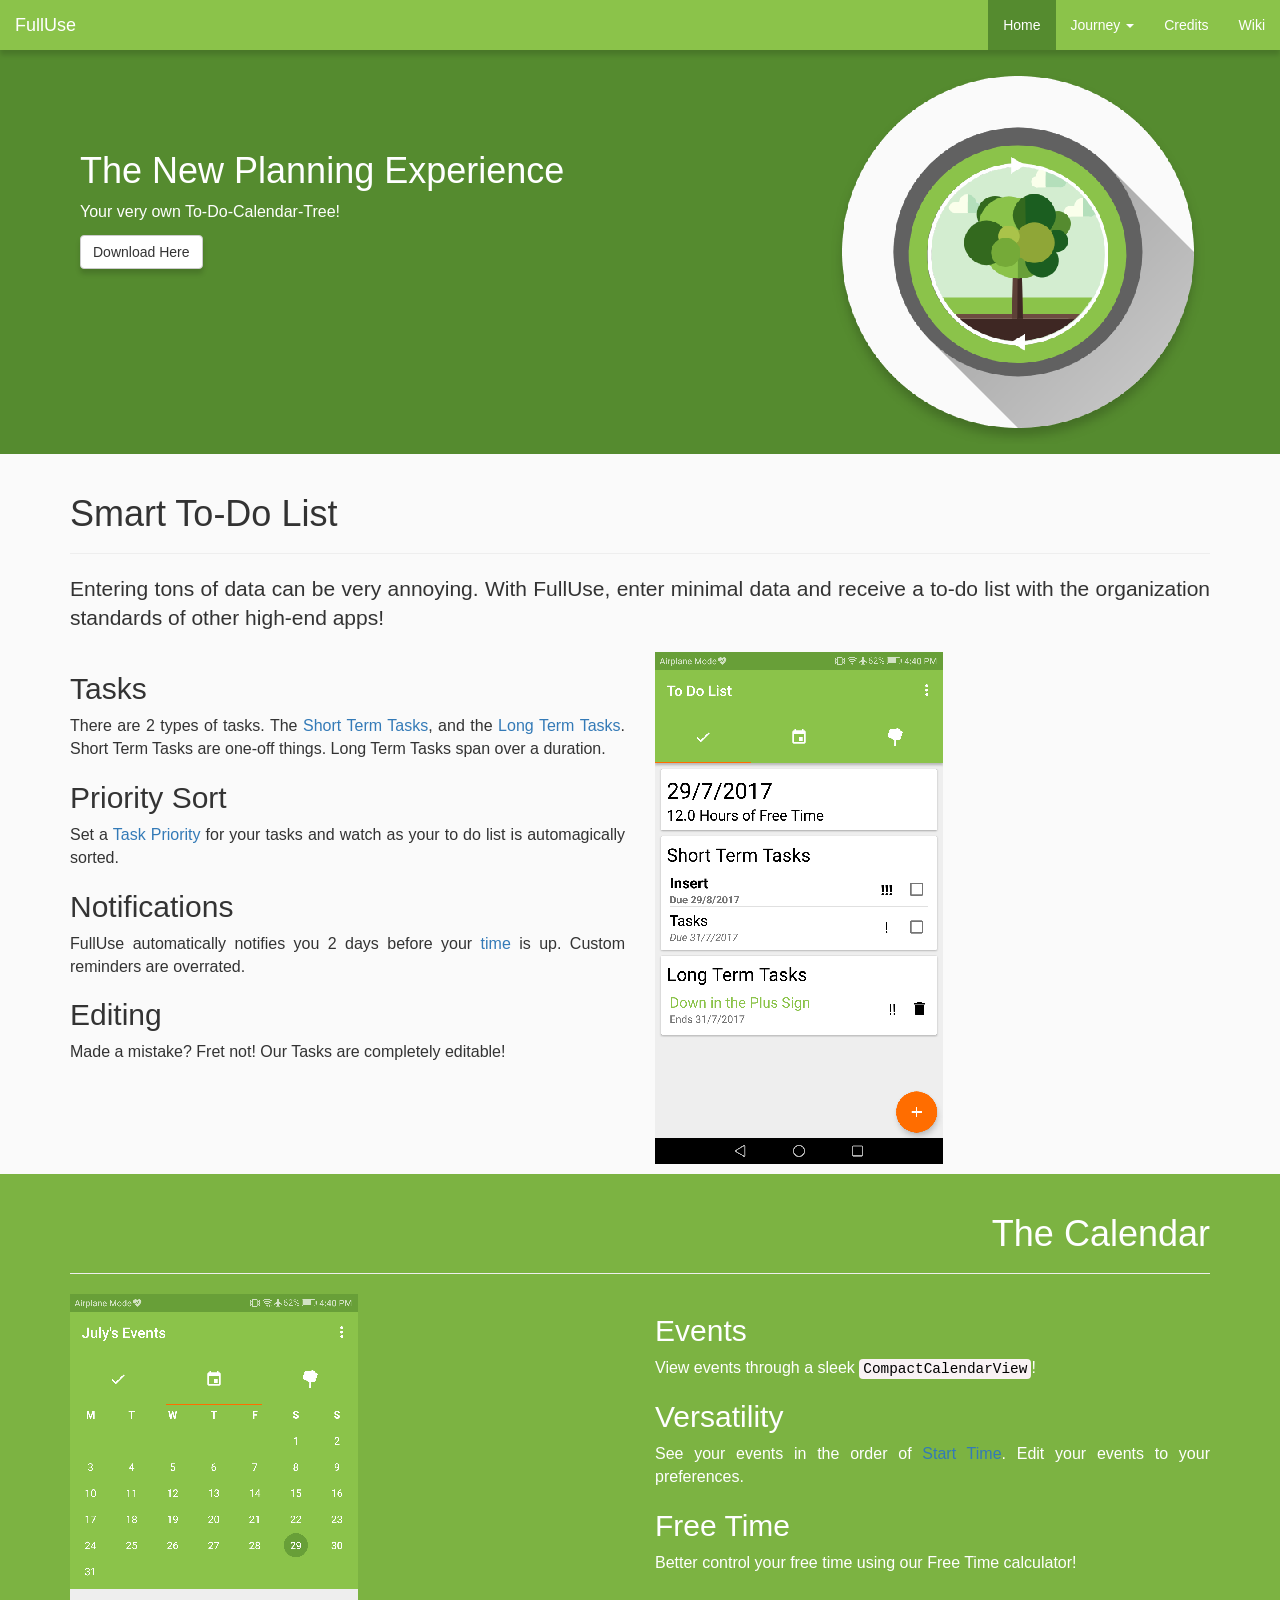
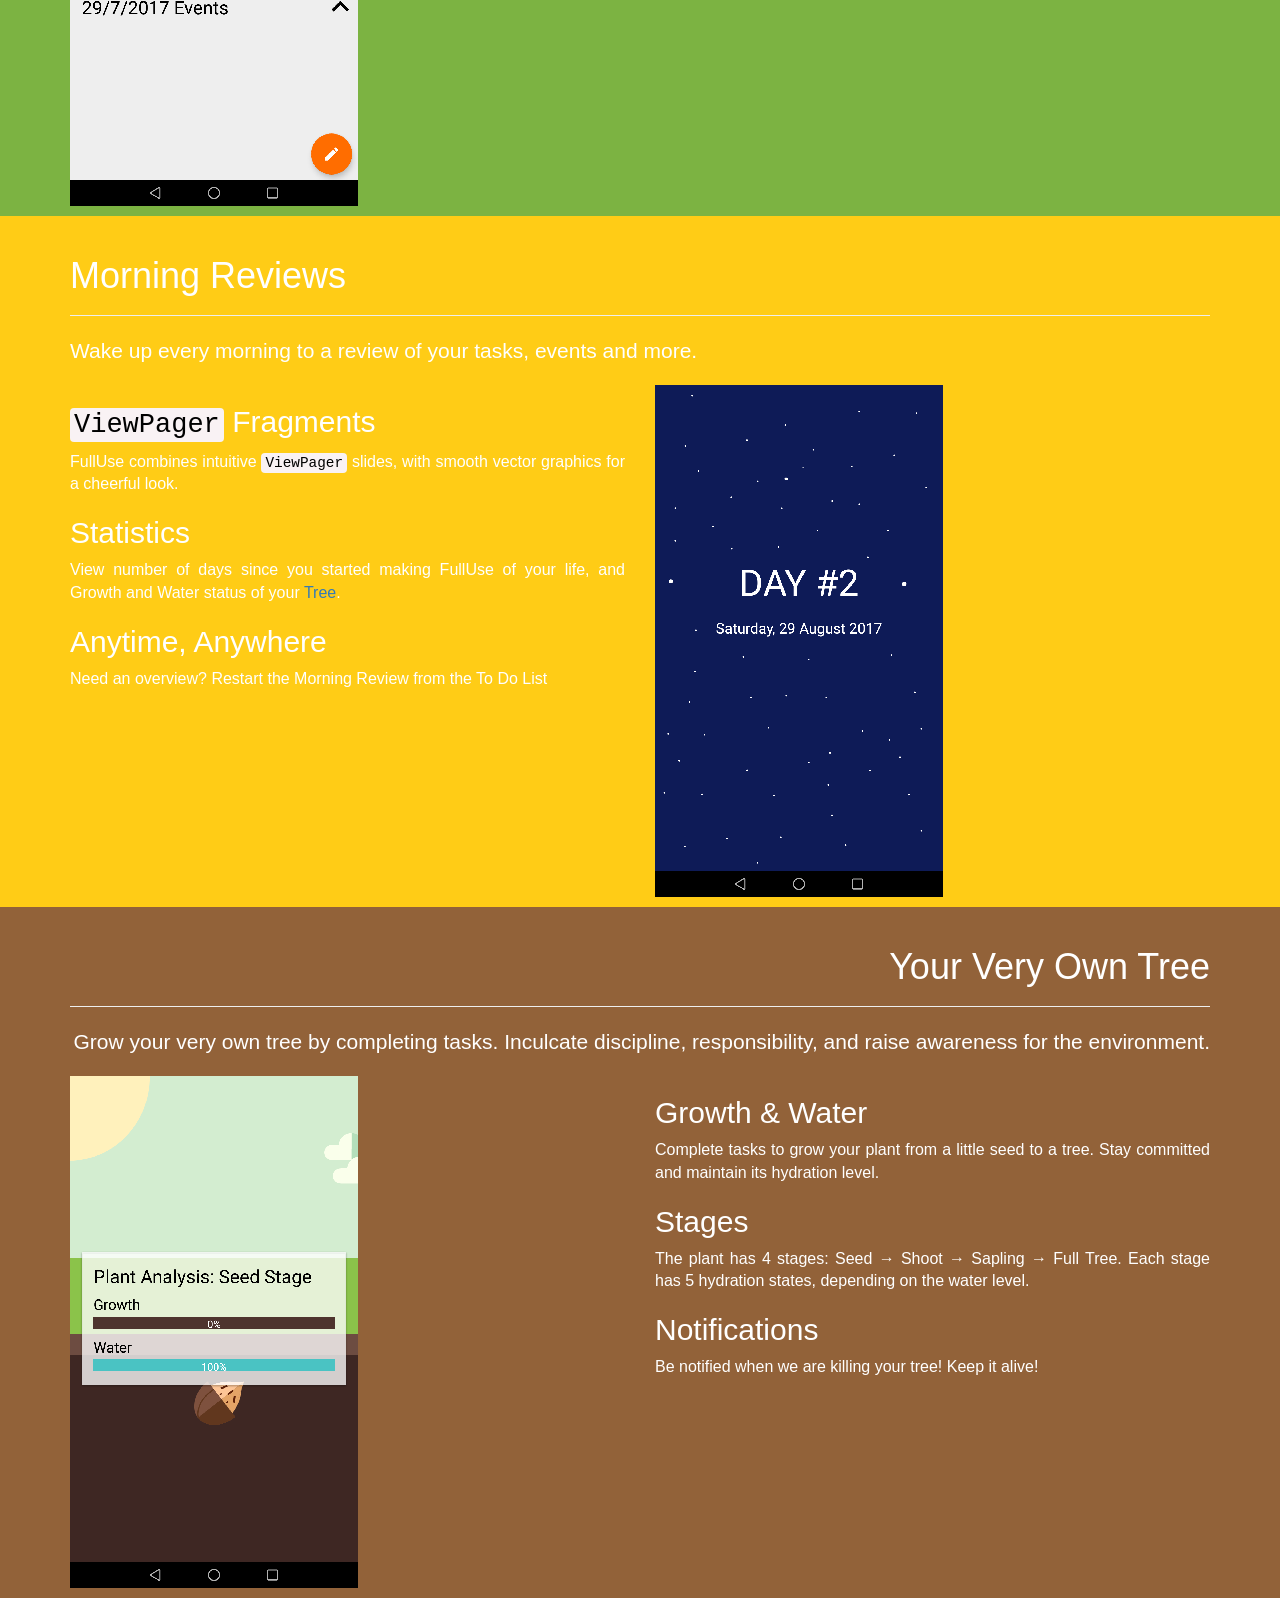
==== index.html @ 034529da "edited insert image" ====
<!DOCTYPE html>
<html lang="en">
<head>
	<title>FullUse</title>
	<meta charset="utf-8">
	<meta name="viewport" content="width=device-width, initial-scale=1">
	<link rel="stylesheet" type="text/css" href="css/main.css">
	<link rel="stylesheet" href="https://maxcdn.bootstrapcdn.com/bootstrap/3.3.7/css/bootstrap.min.css">
	<link rel="stylesheet" href="css/download-banner.css">
	<link rel="stylesheet" type="text/css" href="css/parallax.css">
	<link rel="stylesheet" type="text/css" href="css/navbar.css">
	<script src="https://ajax.googleapis.com/ajax/libs/jquery/3.2.1/jquery.min.js"></script>
	<script src="https://maxcdn.bootstrapcdn.com/bootstrap/3.3.7/js/bootstrap.min.js"></script>
</head>
<body>
	<!-- Navigation Bar -->
	<nav class="navbar navbar-inverse navbar-fixed-top">
		<div class="container-fluid">
			<div class="navbar-header">
				<button type="button" class="navbar-toggle" data-toggle="collapse" data-target="#mainNav">
			        <span class="icon-bar"></span>
			        <span class="icon-bar"></span>
			        <span class="icon-bar"></span> 
			     </button>
				<a class="navbar-brand" href="index.html">FullUse</a>
			</div>
			<div class="collapse navbar-collapse" id="mainNav">
				<ul class="nav navbar-nav navbar-right">
					<li class="active"><a href="index.html">Home</a></li>
	      			<li class="dropdown">
	      				<a class="dropdown-toggle" data-toggle="dropdown" href="#">Journey <span class="caret"/></a>
	      				<ul class="dropdown-menu">
				          	<li><a href="#">Changelog</a></li>
				          	<li><a href="#">Gallery</a></li>
				          	<li><a href="#">Evaluations</a></li>
	      				</ul>
	      			</li>
	      			<li><a href="#">Credits</a></li>
	      			<li><a href="#">Wiki</a></li>
				</ul>
			</div>
		</div>
	</nav>
	<!-- Download Banner -->
	<div class="container-fluid download-banner">
		<div class="container">
			<div class="media">
				<div class="media-body">
					<h1 class="media-heading">The New Planning Experience</h1>
					<p>Your very own To-Do-Calendar-Tree!</p>
					<button type="button" class="btn btn-default">Download Here</button>
				</div>
				<div class="media-right">
					<img src="img/ic_launcher.png" class="media-object" style="width: 30vw;"/>
				</div>
			</div>
		</div>
	</div>
	<div class="container-fluid">
		<div class="container home-section">
			<div class="page-header">
				<h1>Smart To-Do List</h1>
			</div>
			<p class="lead text-justify">Entering tons of data can be very annoying. With FullUse, enter minimal data and receive a to-do list with the organization standards of other high-end apps!</p>
			<div class="row">
				<div class="col-xs-12 col-sm-6">
					<!-- Tasks Information -->
					<h2>Tasks</h2>
					<p class="text-justify">There are 2 types of tasks. The <a href="wiki.html#STT">Short Term Tasks</a>, and the <a href="wiki.html#LTT">Long Term Tasks</a>.
					Short Term Tasks are one-off things. Long Term Tasks span over a duration.</p>
					<!-- Priority Sort Brief Information -->
					<h2>Priority Sort</h2>
					<p class="text-justify">Set a <a href="wiki.html#PRIORITY">Task Priority</a> for your tasks and watch as your to do list is automagically sorted.</p>
					<!-- Notification Brief Information -->
					<h2>Notifications</h2>
					<p class="text-justify">FullUse automatically notifies you 2 days before your <a href="wiki.html#STTDUEDATE">time</a> is up. Custom reminders are overrated. </p>
					<!-- Editing Brief Information -->
					<h2>Editing</h2>
					<p class="text-justify">Made a mistake? Fret not! Our Tasks are completely editable!</p>
				</div>
				<div class="col-xs-12 col-sm-6 pull-right">
					<img src="img/tasks.png" style="width: 22.5vw; height:40vw;"/>
				</div>
			</div>
		</div>
	</div>
	<div class="container-fluid" style="background-color: #7CB342; color: #FFF;">
		<div class="container home-section">
			<div class="page-header page-header-right">
				<h1>The Calendar</h1>
			</div>
			<div class="row">
				<div class="col-xs-12 col-sm-6">
					<img src="img/calendar.png" style="width: 22.5vw; height:40vw;"/>
				</div>
				<div class="col-xs-12 col-sm-6">
					<!-- Events Information -->
					<h2>Events</h2>
					<p class="text-justify">View events through a sleek <a href="credits.html#CCV"><code>CompactCalendarView</code></a>!</p>
					<h2>Versatility</h2>
					<p class="text-justify">See your events in the order of <a href="wiki.html/#EVENTSTARTTIME">Start Time</a>. Edit your events to your preferences.</p>
					<!-- Free Time Brief Information -->
					<h2>Free Time</h2>
					<p class="text-justify">Better control your free time using our Free Time calculator!</p>
				</div>
			</div>
		</div>
	</div>
	<div class="container-fluid" style="background-color: #ffcc16; color: #FFF;">
		<div class="container home-section">
			<div class="page-header">
				<h1>Morning Reviews</h1>
			</div>
			<p class="lead text-justify">Wake up every morning to a review of your tasks, events and more.</p>
			<div class="row">
				<div class="col-xs-12 col-sm-6">
					<!-- Events Information -->
					<h2><code>ViewPager</code> Fragments</h2>
					<p class="text-justify">FullUse combines intuitive <code>ViewPager</code> slides, with smooth vector graphics for a cheerful look.</p>
					<h2>Statistics</h2>
					<p class="text-justify">View number of days since you started making FullUse of your life, and Growth and Water status of your <a href="wiki.html#TREE">Tree</a>.</p>
					<!-- Free Time Brief Information -->
					<h2>Anytime, Anywhere</h2>
					<p class="text-justify">Need an overview? Restart the Morning Review from the To Do List</p>
				</div>
				<div class="col-xs-12 col-sm-6 pull-right">
					<img src="img/morning review.png" style="width: 22.5vw; height:40vw;"/>
				</div>
			</div>
		</div>
	</div>
	<div class="container-fluid" style="background-color: #926239; color: #FFF;">
		<div class="container home-section">
			<div class="page-header page-header-right">
				<h1>Your Very Own Tree</h1>
			</div>
			<p class="lead text-justify p-right">Grow your very own tree by completing tasks. Inculcate discipline, responsibility, and raise awareness for the environment.</p>
			<div class="row">
				<div class="col-xs-12 col-sm-6"><img src="img/Tree Analysis.png" style="width: 22.5vw; height:40vw;"></div>
				<div class="col-xs-12 col-sm-6">
					<h2>Growth &amp; Water</h2>
					<p class="text-justify">Complete tasks to grow your plant from a little seed to a tree. Stay committed and maintain its hydration level.</p>
					<h2>Stages</h2>
					<p class="text-justify">The plant has 4 stages: Seed &rarr; Shoot &rarr; Sapling &rarr; Full Tree. Each stage has 5 hydration states, depending on the water level.</p>
					<h2>Notifications</h2>
					<p class="text-justify">Be notified when we are killing your tree! Keep it alive!</p>
				</div>
			</div>
		</div>
	</div>
</body>
</html>
---- css/main.css ----
/*General Definitions*/

body {
	background-color: #FAFAFA !important;
}

/*Images*/

img {
	image-rendering: auto;
  	image-rendering: crisp-edges;
  	image-rendering: pixelated;
}

/*paragraph*/

p {
	font-size: 16px;
}

code {
	color: #000000 !important;
	text-decoration-color: #000000 !important;
}

a{
	color:white;
}
.page-header-right {
	text-align: right;
}

.p-right {
	text-align: right !important;
}

.home-section {
	padding-bottom: 10px;
}
---- css/download-banner.css ----
/*Download Banner*/

.download-banner {
	height: 100;
	position: relative;
	margin-top: 50px;
	background-color: #558B2F;
	color: #FFF !important;
}

.media {
	padding-top: 10px !important;
	padding-bottom: 10px !important;
}

.media-heading {
	position: absolute;
	top: 30%;
	transform: translateY(-50%);
}

.media-body p {
	position: absolute;
	top: 40%;
	transform: translateY(-50%);
} 

.media-body button {
	position: absolute;
	top: 50%;
	transform: translateY(-50%);

	transition: 0.3s ease;
	box-shadow: 0px 5px 5px rgba(0,0,0,0.15);
}

.media-body button:hover {
	background-color: rgb(230,230,230);
	box-shadow: 0px 10px 10px rgba(0,0,0,0.15);
}

.media-body {
	padding: 10px !important;
}

@media screen and (max-width: 966px) {
	.media-heading {
		font-size: 26px;
	}
}

@media screen and (max-width: 720px) {
	.download-banner .container {
		padding-top: 25px !important;
	}

	.media, .media-body {
		overflow: visible !important;
	}

	.media-heading {
		position: static;
		font-size: 21px;
	}

	.media-body p {
		padding-top: 10px;
		position: static;
	} 

	.media-body button {
		position: static;
		transition: 0.3s ease;
		box-shadow: 0px 5px 5px rgba(0,0,0,0.15);
	}

	.media-body button:hover {
		background-color: rgb(230,230,230);
		box-shadow: 0px 10px 10px rgba(0,0,0,0.15);
	}
}

@media screen and (max-width: 600px) {
	.media-right img {
		display: none;
	}
}

@media screen and (max-width: 414px) {

	.download-banner .container {
		padding-top: 20px !important;
	}

	.media, .media-body {
		overflow: visible !important;
	}

	.media-heading {
		position: static;
		font-size: 21px;
	}

	.media-body p {
		padding-top: 10px;
		position: static;
	} 

	.media-body button {
		position: static;
		transition: 0.3s ease;
		box-shadow: 0px 5px 5px rgba(0,0,0,0.15);
	}

	.media-body button:hover {
		background-color: rgb(230,230,230);
		box-shadow: 0px 10px 10px rgba(0,0,0,0.15);
	}

}
---- css/navbar.css ----
/*Navigation Bar*/

nav {
	border-radius: 0px !important;
	box-shadow: 0px 5px 5px rgba(0,0,0,0.15);
	margin-bottom: 0px !important;
	border: none !important;
	z-index: 3;
	background-color: #8BC34A !important;
}


ul.nav li a {
	color: #FFF !important;
}

@media screen and (max-width: 750px) {
	ul.dropdown-menu li a {
		color: #FFF !important;
	}
}

@media screen and (min-width: 751px) {
	ul.dropdown-menu li a {
		color: #212121 !important;
	}
}



ul.nav li.active a {
	background-color: #558B2F !important;
}

.navbar-header a.navbar-brand {
	color: #FFF !important;
}

.navbar-inverse .navbar-toggle {
	background-color: #558B2F !important;
	border-color: #558B2F !important;
}

.navbar-inverse .navbar-collapse, .navbar-form {
	border-color: #558B2F !important;
}

.navbar-nav>.open>a:hover, .navbar-inverse .navbar-nav>.open>a{
	background-color: #558B2F !important;
}
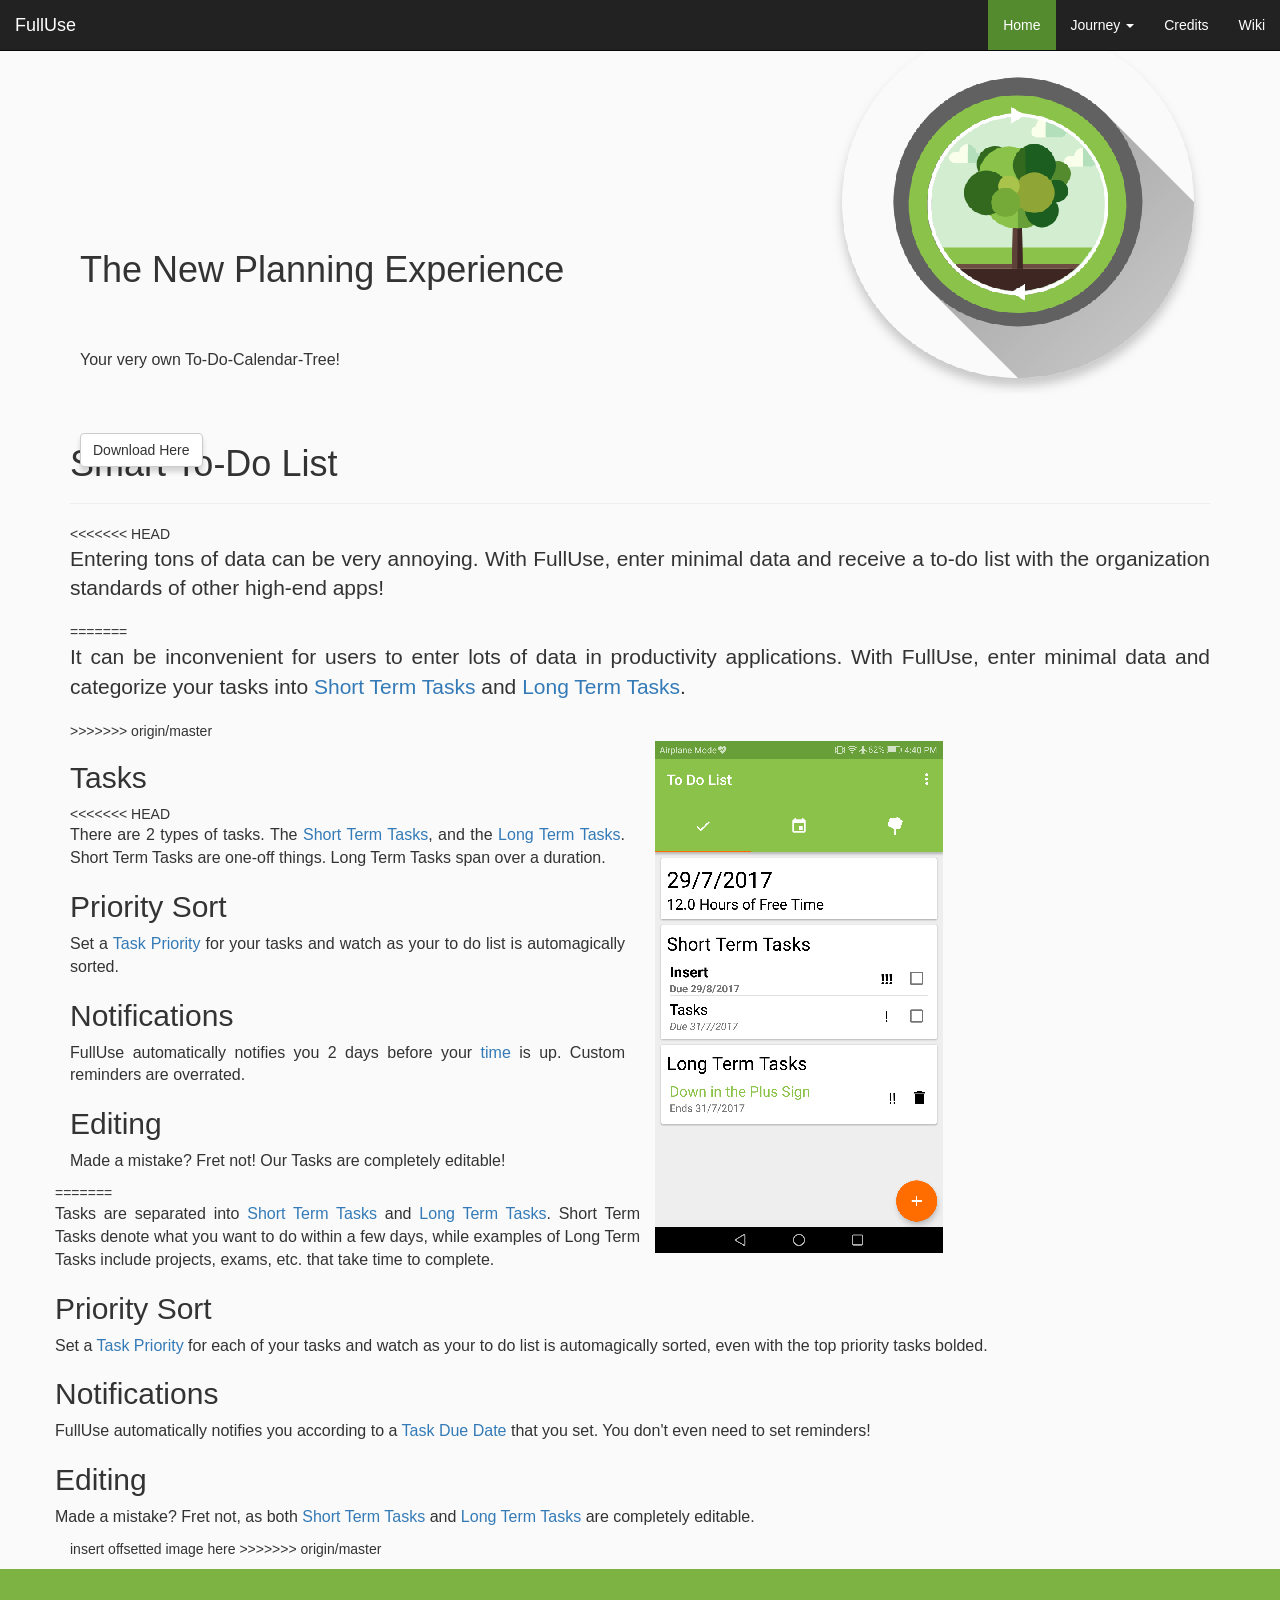
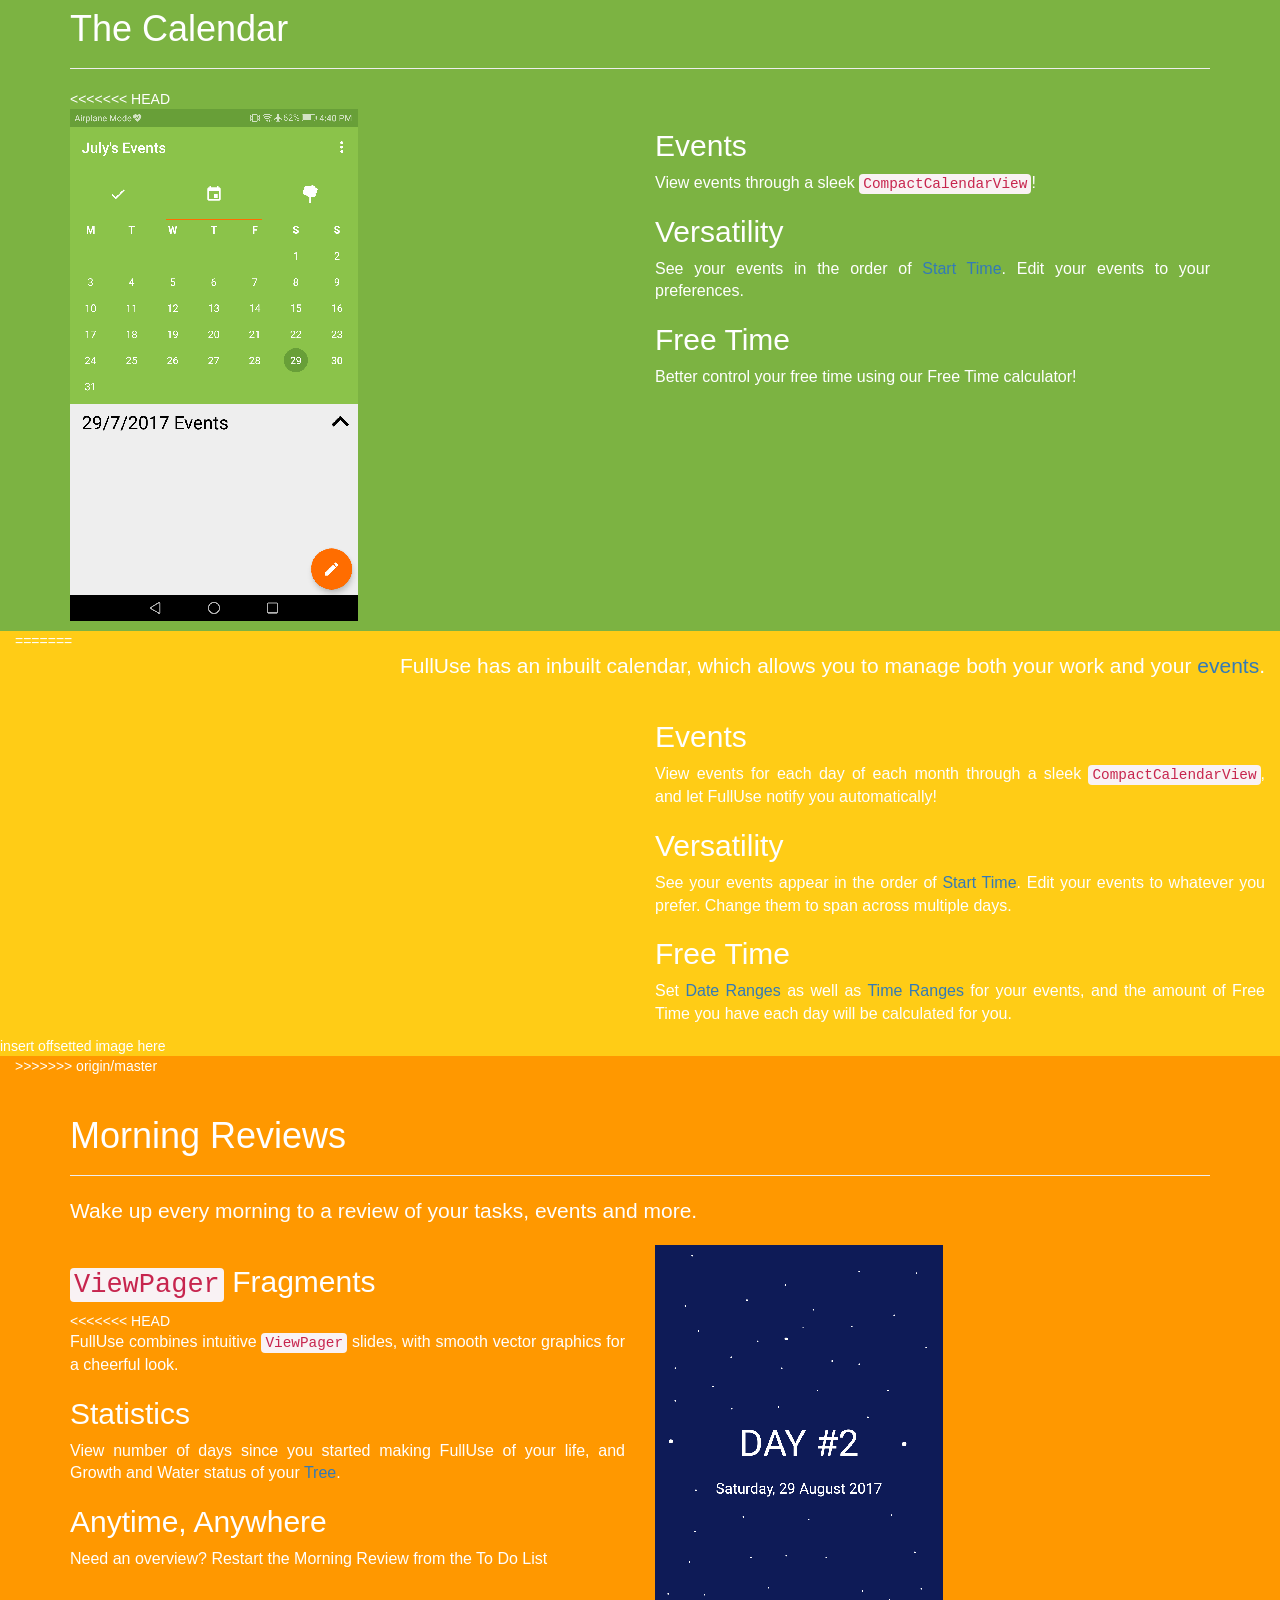
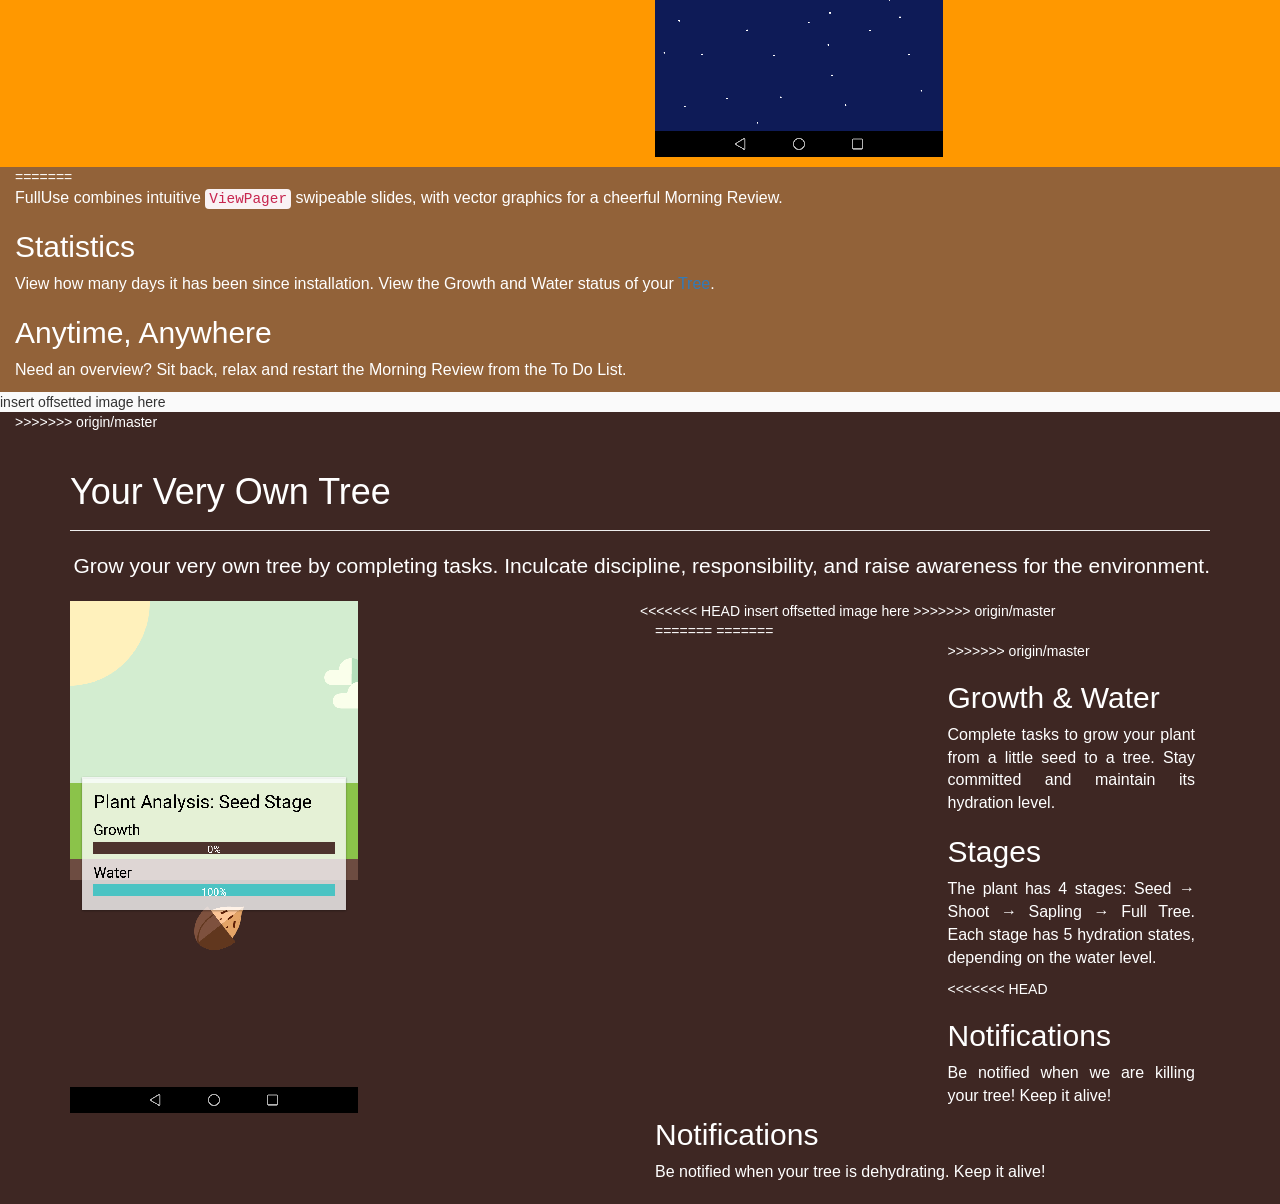
==== commit a7e4fcdf: "Merge remote-tracking branch 'origin/master' # Conflicts: #	css/download-banner.css #	css/main.css #" ====
--- a/index.html
+++ b/index.html
@@ -30,7 +30,11 @@
 	      			<li class="dropdown">
 	      				<a class="dropdown-toggle" data-toggle="dropdown" href="#">Journey <span class="caret"/></a>
 	      				<ul class="dropdown-menu">
+<<<<<<< HEAD
+				          	<li><a href="journey.html">Changelog</a></li>
+=======
 				          	<li><a href="#">Changelog</a></li>
+>>>>>>> origin/master
 				          	<li><a href="#">Gallery</a></li>
 				          	<li><a href="#">Evaluations</a></li>
 	      				</ul>
@@ -61,11 +65,16 @@
 			<div class="page-header">
 				<h1>Smart To-Do List</h1>
 			</div>
+<<<<<<< HEAD
 			<p class="lead text-justify">Entering tons of data can be very annoying. With FullUse, enter minimal data and receive a to-do list with the organization standards of other high-end apps!</p>
+=======
+			<p class="lead text-justify">It can be inconvenient for users to enter lots of data in productivity applications. With FullUse, enter minimal data and categorize your tasks into  <a href="wiki.html#STT">Short Term Tasks</a> and <a href="wiki.html#LTT">Long Term Tasks</a>.</p>
+>>>>>>> origin/master
 			<div class="row">
 				<div class="col-xs-12 col-sm-6">
 					<!-- Tasks Information -->
 					<h2>Tasks</h2>
+<<<<<<< HEAD
 					<p class="text-justify">There are 2 types of tasks. The <a href="wiki.html#STT">Short Term Tasks</a>, and the <a href="wiki.html#LTT">Long Term Tasks</a>.
 					Short Term Tasks are one-off things. Long Term Tasks span over a duration.</p>
 					<!-- Priority Sort Brief Information -->
@@ -81,6 +90,20 @@
 				<div class="col-xs-12 col-sm-6 pull-right">
 					<img src="img/tasks.png" style="width: 22.5vw; height:40vw;"/>
 				</div>
+=======
+					<p class="text-justify">Tasks are separated into <a href="wiki.html#STT">Short Term Tasks</a> and <a href="wiki.html#LTT">Long Term Tasks</a>. Short Term Tasks denote what you want to do within a few days, while examples of Long Term Tasks include projects, exams, etc. that take time to complete.</p>
+					<!-- Priority Sort Brief Information -->
+					<h2>Priority Sort</h2>
+					<p class="text-justify">Set a <a href="wiki.html#PRIORITY">Task Priority</a> for each of your tasks and watch as your to do list is automagically sorted, even with the top priority tasks bolded.</p>
+					<!-- Notification Brief Information -->
+					<h2>Notifications</h2>
+					<p class="text-justify">FullUse automatically notifies you according to a <a href="wiki.html#STTDUEDATE">Task Due Date</a> that you set. You don't even need to set reminders!</p>
+					<!-- Editing Brief Information -->
+					<h2>Editing</h2>
+					<p class="text-justify">Made a mistake? Fret not, as both <a href="wiki.html#STT">Short Term Tasks</a> and <a href="wiki.html#LTT">Long Term Tasks</a> are completely editable.</p>
+				</div>
+				insert offsetted image here
+>>>>>>> origin/master
 			</div>
 		</div>
 	</div>
@@ -89,6 +112,7 @@
 			<div class="page-header page-header-right">
 				<h1>The Calendar</h1>
 			</div>
+<<<<<<< HEAD
 			<div class="row">
 				<div class="col-xs-12 col-sm-6">
 					<img src="img/calendar.png" style="width: 22.5vw; height:40vw;"/>
@@ -107,6 +131,25 @@
 		</div>
 	</div>
 	<div class="container-fluid" style="background-color: #ffcc16; color: #FFF;">
+=======
+			<p class="lead text-justify p-right">FullUse has an inbuilt calendar, which allows you to manage both your work and your <a href="wiki.html#EVENTS">events</a>.</p>
+			<div class="row">
+				<div class="col-xs-12 col-sm-6 col-sm-offset-6">
+					<!-- Events Information -->
+					<h2>Events</h2>
+					<p class="text-justify">View events for each day of each month through a sleek <a href="credits.html#CCV"><code>CompactCalendarView</code></a>, and let FullUse notify you automatically!</p>
+					<h2>Versatility</h2>
+					<p class="text-justify">See your events appear in the order of <a href="wiki.html/#EVENTSTARTTIME">Start Time</a>. Edit your events to whatever you prefer. Change them to span across multiple days.</p>
+					<!-- Free Time Brief Information -->
+					<h2>Free Time</h2>
+					<p class="text-justify">Set <a href="wiki.html/#EVENTSTARTDATE">Date Ranges</a> as well as <a href="wiki.html/#EVENTSTARTTIME">Time Ranges</a> for your events, and the amount of Free Time you have each day will be calculated for you.</p>
+				</div>
+				insert offsetted image here
+			</div>
+		</div>
+	</div>
+	<div class="container-fluid" style="background-color: #FF9800; color: #FFF;">
+>>>>>>> origin/master
 		<div class="container home-section">
 			<div class="page-header">
 				<h1>Morning Reviews</h1>
@@ -116,6 +159,7 @@
 				<div class="col-xs-12 col-sm-6">
 					<!-- Events Information -->
 					<h2><code>ViewPager</code> Fragments</h2>
+<<<<<<< HEAD
 					<p class="text-justify">FullUse combines intuitive <code>ViewPager</code> slides, with smooth vector graphics for a cheerful look.</p>
 					<h2>Statistics</h2>
 					<p class="text-justify">View number of days since you started making FullUse of your life, and Growth and Water status of your <a href="wiki.html#TREE">Tree</a>.</p>
@@ -130,21 +174,48 @@
 		</div>
 	</div>
 	<div class="container-fluid" style="background-color: #926239; color: #FFF;">
+=======
+					<p class="text-justify">FullUse combines intuitive <code>ViewPager</code> swipeable slides, with vector graphics for a cheerful Morning Review.</p>
+					<h2>Statistics</h2>
+					<p class="text-justify">View how many days it has been since installation. View the Growth and Water status of your <a href="wiki.html#TREE">Tree</a>.</p>
+					<!-- Free Time Brief Information -->
+					<h2>Anytime, Anywhere</h2>
+					<p class="text-justify">Need an overview? Sit back, relax and restart the Morning Review from the To Do List.</p>
+				</div>
+				insert offsetted image here
+			</div>
+		</div>
+	</div>
+	<div class="container-fluid" style="background-color: #3E2723; color: #FFF;">
+>>>>>>> origin/master
 		<div class="container home-section">
 			<div class="page-header page-header-right">
 				<h1>Your Very Own Tree</h1>
 			</div>
 			<p class="lead text-justify p-right">Grow your very own tree by completing tasks. Inculcate discipline, responsibility, and raise awareness for the environment.</p>
 			<div class="row">
+<<<<<<< HEAD
 				<div class="col-xs-12 col-sm-6"><img src="img/Tree Analysis.png" style="width: 22.5vw; height:40vw;"></div>
 				<div class="col-xs-12 col-sm-6">
+=======
+				<div class="col-xs-12 col-sm-6 col-sm-offset-6">
+					<!-- Events Information -->
+>>>>>>> origin/master
 					<h2>Growth &amp; Water</h2>
 					<p class="text-justify">Complete tasks to grow your plant from a little seed to a tree. Stay committed and maintain its hydration level.</p>
 					<h2>Stages</h2>
 					<p class="text-justify">The plant has 4 stages: Seed &rarr; Shoot &rarr; Sapling &rarr; Full Tree. Each stage has 5 hydration states, depending on the water level.</p>
+<<<<<<< HEAD
 					<h2>Notifications</h2>
 					<p class="text-justify">Be notified when we are killing your tree! Keep it alive!</p>
 				</div>
+=======
+					<!-- Free Time Brief Information -->
+					<h2>Notifications</h2>
+					<p class="text-justify">Be notified when your tree is dehydrating. Keep it alive!</p>
+				</div>
+				insert offsetted image here
+>>>>>>> origin/master
 			</div>
 		</div>
 	</div>
--- a/css/main.css
+++ b/css/main.css
@@ -19,6 +19,7 @@
 }
 
 code {
+<<<<<<< HEAD
 	color: #000000 !important;
 	text-decoration-color: #000000 !important;
 }
@@ -26,6 +27,12 @@
 a{
 	color:white;
 }
+=======
+	color: #E65100 !important;
+	text-decoration-color: #E65100 !important;
+}
+
+>>>>>>> origin/master
 .page-header-right {
 	text-align: right;
 }
--- a/css/download-banner.css
+++ b/css/download-banner.css
@@ -1,3 +1,4 @@
+<<<<<<< HEAD
 /*Download Banner*/
 
 .download-banner {
@@ -117,4 +118,125 @@
 		box-shadow: 0px 10px 10px rgba(0,0,0,0.15);
 	}
 
+=======
+/*Download Banner*/
+
+.download-banner {
+	height: 100;
+	position: relative;
+	margin-top: 50px;
+	background-color: #558B2F;
+	color: #FFF !important;
+}
+
+.media {
+	padding-top: 10px !important;
+	padding-bottom: 10px !important;
+}
+
+.media-heading {
+	position: absolute;
+	top: 30%;
+	transform: translateY(-50%);
+}
+
+.media-body p {
+	position: absolute;
+	top: 40%;
+	transform: translateY(-50%);
+} 
+
+.media-body button {
+	position: absolute;
+	top: 50%;
+	transform: translateY(-50%);
+
+	transition: 0.3s ease;
+	box-shadow: 0px 5px 5px rgba(0,0,0,0.15);
+}
+
+.media-body button:hover {
+	background-color: rgb(230,230,230);
+	box-shadow: 0px 10px 10px rgba(0,0,0,0.15);
+}
+
+.media-body {
+	padding: 10px !important;
+}
+
+@media screen and (max-width: 966px) {
+	.media-heading {
+		font-size: 26px;
+	}
+}
+
+@media screen and (max-width: 720px) {
+	.download-banner .container {
+		padding-top: 25px !important;
+	}
+
+	.media, .media-body {
+		overflow: visible !important;
+	}
+
+	.media-heading {
+		position: static;
+		font-size: 21px;
+	}
+
+	.media-body p {
+		padding-top: 10px;
+		position: static;
+	} 
+
+	.media-body button {
+		position: static;
+		transition: 0.3s ease;
+		box-shadow: 0px 5px 5px rgba(0,0,0,0.15);
+	}
+
+	.media-body button:hover {
+		background-color: rgb(230,230,230);
+		box-shadow: 0px 10px 10px rgba(0,0,0,0.15);
+	}
+}
+
+@media screen and (max-width: 600px) {
+	.media-right img {
+		display: none;
+	}
+}
+
+@media screen and (max-width: 414px) {
+
+	.download-banner .container {
+		padding-top: 20px !important;
+	}
+
+	.media, .media-body {
+		overflow: visible !important;
+	}
+
+	.media-heading {
+		position: static;
+		font-size: 21px;
+	}
+
+	.media-body p {
+		padding-top: 10px;
+		position: static;
+	} 
+
+	.media-body button {
+		position: static;
+		transition: 0.3s ease;
+		box-shadow: 0px 5px 5px rgba(0,0,0,0.15);
+	}
+
+	.media-body button:hover {
+		background-color: rgb(230,230,230);
+		box-shadow: 0px 10px 10px rgba(0,0,0,0.15);
+	}
+
+>>>>>>> origin/master
 }
--- a/css/navbar.css
+++ b/css/navbar.css
@@ -1,3 +1,4 @@
+<<<<<<< HEAD
 /*Navigation Bar*/
 
 nav {
@@ -47,4 +48,55 @@
 
 .navbar-nav>.open>a:hover, .navbar-inverse .navbar-nav>.open>a{
 	background-color: #558B2F !important;
+=======
+/*Navigation Bar*/
+
+nav {
+	border-radius: 0px !important;
+	box-shadow: 0px 5px 5px rgba(0,0,0,0.15);
+	margin-bottom: 0px !important;
+	border: none !important;
+	z-index: 3;
+	background-color: #8BC34A !important;
+}
+
+
+ul.nav li a {
+	color: #FFF !important;
+}
+
+@media screen and (max-width: 750px) {
+	ul.dropdown-menu li a {
+		color: #FFF !important;
+	}
+}
+
+@media screen and (min-width: 751px) {
+	ul.dropdown-menu li a {
+		color: #212121 !important;
+	}
+}
+
+
+
+ul.nav li.active a {
+	background-color: #558B2F !important;
+}
+
+.navbar-header a.navbar-brand {
+	color: #FFF !important;
+}
+
+.navbar-inverse .navbar-toggle {
+	background-color: #558B2F !important;
+	border-color: #558B2F !important;
+}
+
+.navbar-inverse .navbar-collapse, .navbar-form {
+	border-color: #558B2F !important;
+}
+
+.navbar-nav>.open>a:hover, .navbar-inverse .navbar-nav>.open>a{
+	background-color: #558B2F !important;
+>>>>>>> origin/master
 }
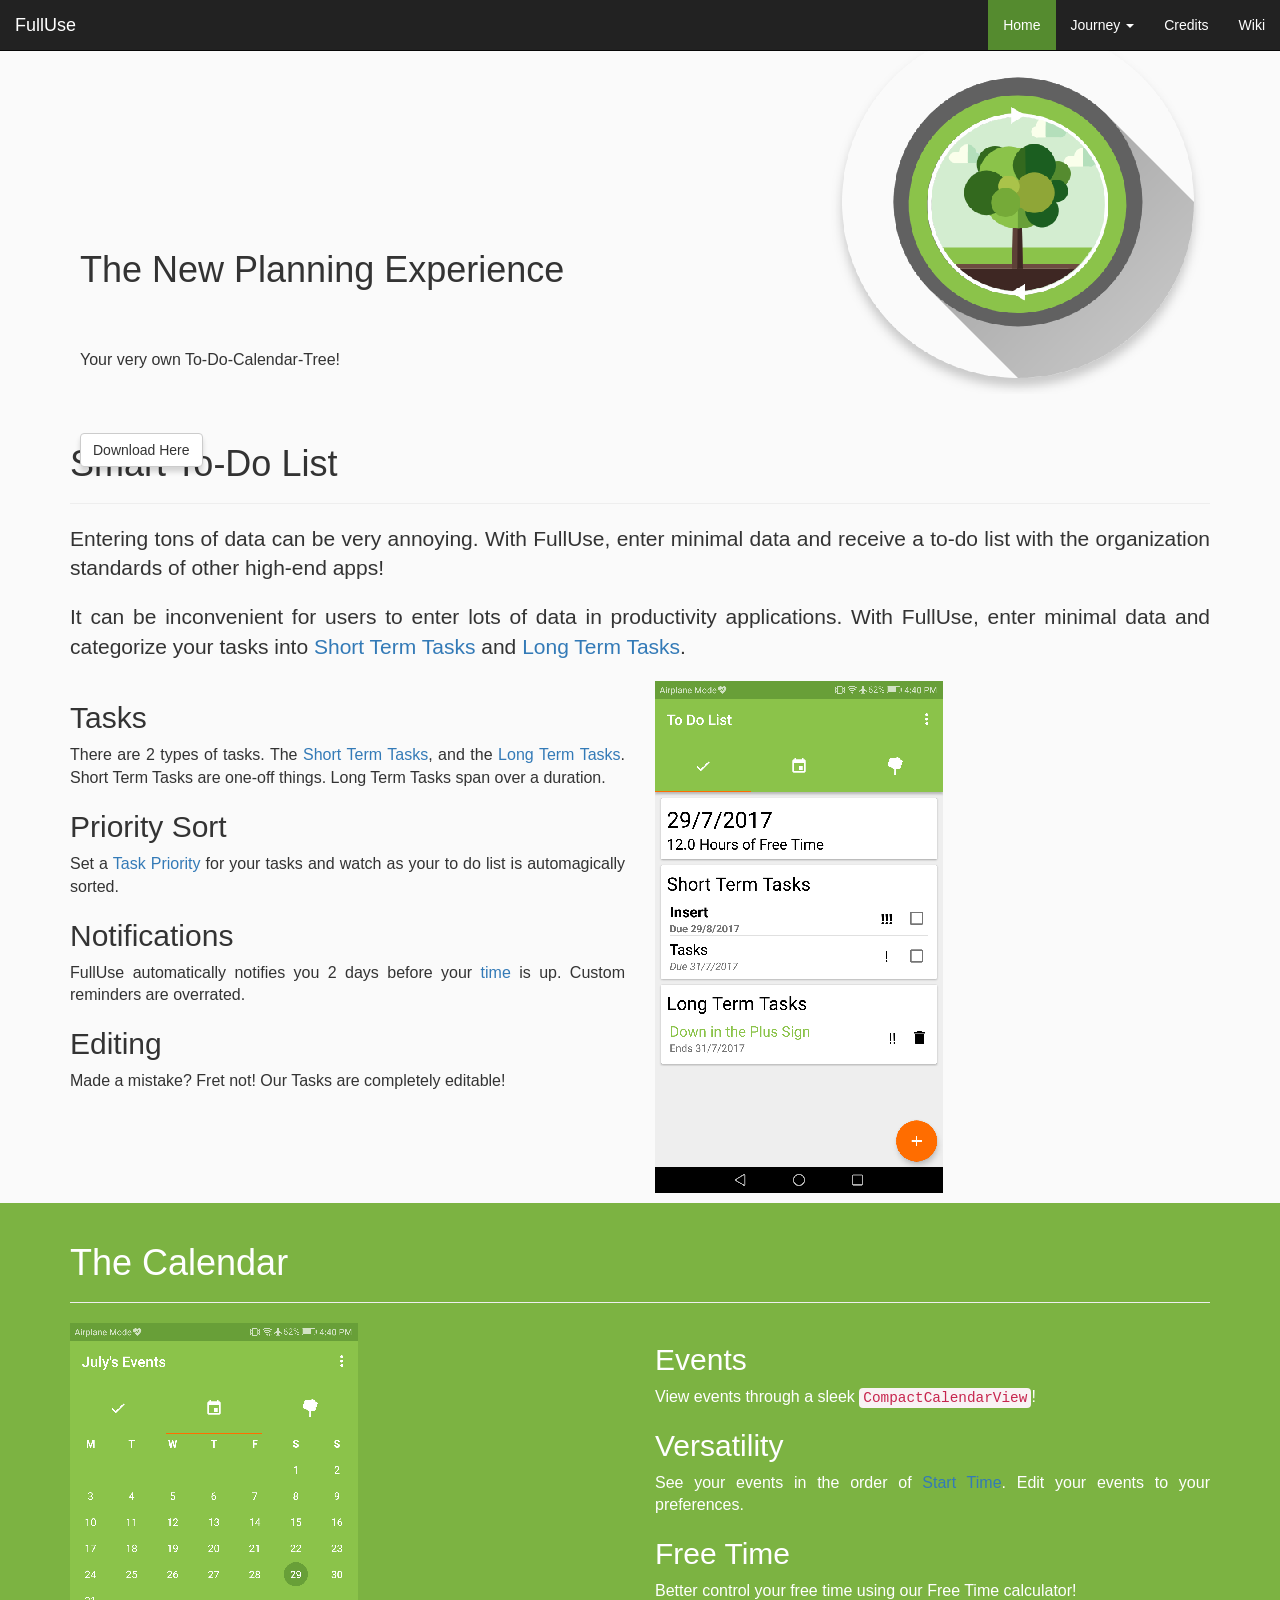
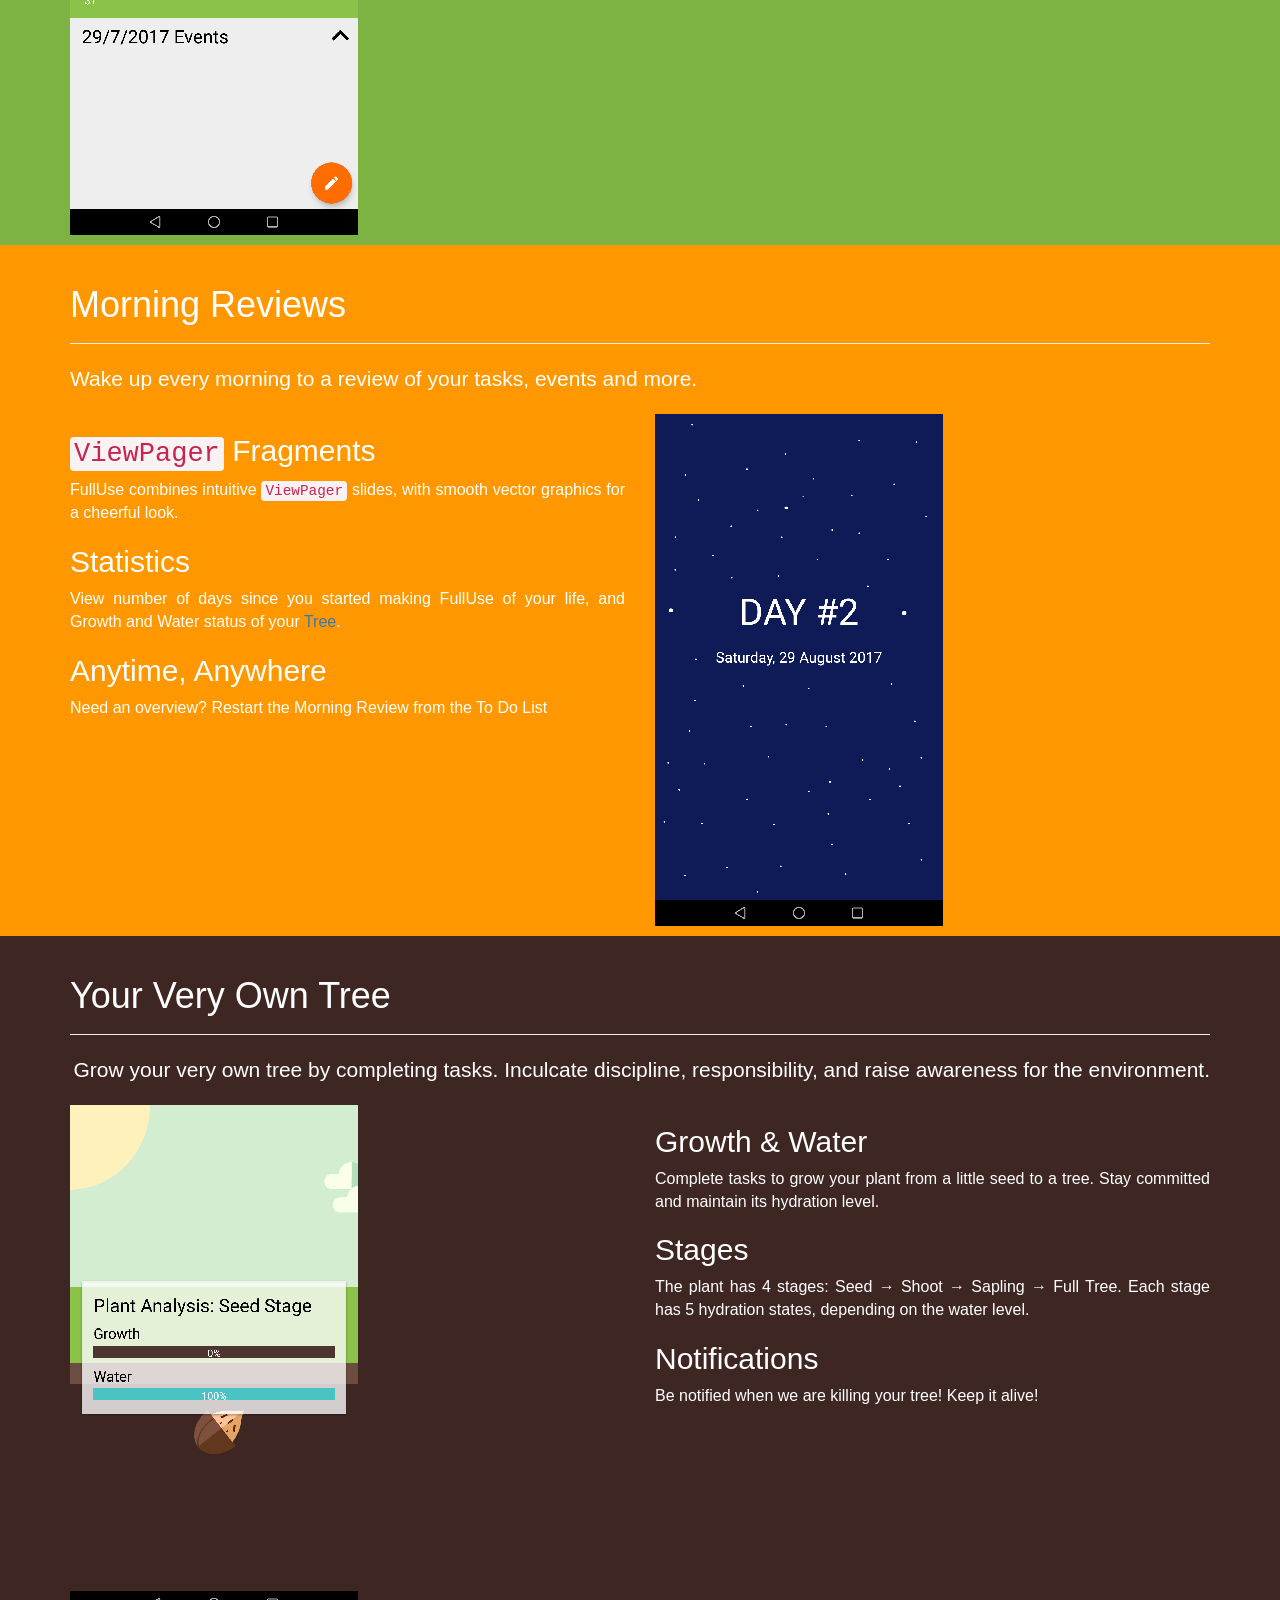
==== commit bc6c9621: "fix error" ====
--- a/index.html
+++ b/index.html
@@ -30,11 +30,11 @@
 	      			<li class="dropdown">
 	      				<a class="dropdown-toggle" data-toggle="dropdown" href="#">Journey <span class="caret"/></a>
 	      				<ul class="dropdown-menu">
-<<<<<<< HEAD
+
 				          	<li><a href="journey.html">Changelog</a></li>
-=======
+
 				          	<li><a href="#">Changelog</a></li>
->>>>>>> origin/master
+
 				          	<li><a href="#">Gallery</a></li>
 				          	<li><a href="#">Evaluations</a></li>
 	      				</ul>
@@ -65,16 +65,12 @@
 			<div class="page-header">
 				<h1>Smart To-Do List</h1>
 			</div>
-<<<<<<< HEAD
 			<p class="lead text-justify">Entering tons of data can be very annoying. With FullUse, enter minimal data and receive a to-do list with the organization standards of other high-end apps!</p>
-=======
 			<p class="lead text-justify">It can be inconvenient for users to enter lots of data in productivity applications. With FullUse, enter minimal data and categorize your tasks into  <a href="wiki.html#STT">Short Term Tasks</a> and <a href="wiki.html#LTT">Long Term Tasks</a>.</p>
->>>>>>> origin/master
 			<div class="row">
 				<div class="col-xs-12 col-sm-6">
 					<!-- Tasks Information -->
 					<h2>Tasks</h2>
-<<<<<<< HEAD
 					<p class="text-justify">There are 2 types of tasks. The <a href="wiki.html#STT">Short Term Tasks</a>, and the <a href="wiki.html#LTT">Long Term Tasks</a>.
 					Short Term Tasks are one-off things. Long Term Tasks span over a duration.</p>
 					<!-- Priority Sort Brief Information -->
@@ -90,20 +86,7 @@
 				<div class="col-xs-12 col-sm-6 pull-right">
 					<img src="img/tasks.png" style="width: 22.5vw; height:40vw;"/>
 				</div>
-=======
-					<p class="text-justify">Tasks are separated into <a href="wiki.html#STT">Short Term Tasks</a> and <a href="wiki.html#LTT">Long Term Tasks</a>. Short Term Tasks denote what you want to do within a few days, while examples of Long Term Tasks include projects, exams, etc. that take time to complete.</p>
-					<!-- Priority Sort Brief Information -->
-					<h2>Priority Sort</h2>
-					<p class="text-justify">Set a <a href="wiki.html#PRIORITY">Task Priority</a> for each of your tasks and watch as your to do list is automagically sorted, even with the top priority tasks bolded.</p>
-					<!-- Notification Brief Information -->
-					<h2>Notifications</h2>
-					<p class="text-justify">FullUse automatically notifies you according to a <a href="wiki.html#STTDUEDATE">Task Due Date</a> that you set. You don't even need to set reminders!</p>
-					<!-- Editing Brief Information -->
-					<h2>Editing</h2>
-					<p class="text-justify">Made a mistake? Fret not, as both <a href="wiki.html#STT">Short Term Tasks</a> and <a href="wiki.html#LTT">Long Term Tasks</a> are completely editable.</p>
 				</div>
-				insert offsetted image here
->>>>>>> origin/master
 			</div>
 		</div>
 	</div>
@@ -112,7 +95,6 @@
 			<div class="page-header page-header-right">
 				<h1>The Calendar</h1>
 			</div>
-<<<<<<< HEAD
 			<div class="row">
 				<div class="col-xs-12 col-sm-6">
 					<img src="img/calendar.png" style="width: 22.5vw; height:40vw;"/>
@@ -130,26 +112,7 @@
 			</div>
 		</div>
 	</div>
-	<div class="container-fluid" style="background-color: #ffcc16; color: #FFF;">
-=======
-			<p class="lead text-justify p-right">FullUse has an inbuilt calendar, which allows you to manage both your work and your <a href="wiki.html#EVENTS">events</a>.</p>
-			<div class="row">
-				<div class="col-xs-12 col-sm-6 col-sm-offset-6">
-					<!-- Events Information -->
-					<h2>Events</h2>
-					<p class="text-justify">View events for each day of each month through a sleek <a href="credits.html#CCV"><code>CompactCalendarView</code></a>, and let FullUse notify you automatically!</p>
-					<h2>Versatility</h2>
-					<p class="text-justify">See your events appear in the order of <a href="wiki.html/#EVENTSTARTTIME">Start Time</a>. Edit your events to whatever you prefer. Change them to span across multiple days.</p>
-					<!-- Free Time Brief Information -->
-					<h2>Free Time</h2>
-					<p class="text-justify">Set <a href="wiki.html/#EVENTSTARTDATE">Date Ranges</a> as well as <a href="wiki.html/#EVENTSTARTTIME">Time Ranges</a> for your events, and the amount of Free Time you have each day will be calculated for you.</p>
-				</div>
-				insert offsetted image here
-			</div>
-		</div>
-	</div>
 	<div class="container-fluid" style="background-color: #FF9800; color: #FFF;">
->>>>>>> origin/master
 		<div class="container home-section">
 			<div class="page-header">
 				<h1>Morning Reviews</h1>
@@ -159,7 +122,6 @@
 				<div class="col-xs-12 col-sm-6">
 					<!-- Events Information -->
 					<h2><code>ViewPager</code> Fragments</h2>
-<<<<<<< HEAD
 					<p class="text-justify">FullUse combines intuitive <code>ViewPager</code> slides, with smooth vector graphics for a cheerful look.</p>
 					<h2>Statistics</h2>
 					<p class="text-justify">View number of days since you started making FullUse of your life, and Growth and Water status of your <a href="wiki.html#TREE">Tree</a>.</p>
@@ -173,49 +135,23 @@
 			</div>
 		</div>
 	</div>
-	<div class="container-fluid" style="background-color: #926239; color: #FFF;">
-=======
-					<p class="text-justify">FullUse combines intuitive <code>ViewPager</code> swipeable slides, with vector graphics for a cheerful Morning Review.</p>
-					<h2>Statistics</h2>
-					<p class="text-justify">View how many days it has been since installation. View the Growth and Water status of your <a href="wiki.html#TREE">Tree</a>.</p>
-					<!-- Free Time Brief Information -->
-					<h2>Anytime, Anywhere</h2>
-					<p class="text-justify">Need an overview? Sit back, relax and restart the Morning Review from the To Do List.</p>
-				</div>
-				insert offsetted image here
-			</div>
-		</div>
-	</div>
 	<div class="container-fluid" style="background-color: #3E2723; color: #FFF;">
->>>>>>> origin/master
 		<div class="container home-section">
 			<div class="page-header page-header-right">
 				<h1>Your Very Own Tree</h1>
 			</div>
 			<p class="lead text-justify p-right">Grow your very own tree by completing tasks. Inculcate discipline, responsibility, and raise awareness for the environment.</p>
 			<div class="row">
-<<<<<<< HEAD
 				<div class="col-xs-12 col-sm-6"><img src="img/Tree Analysis.png" style="width: 22.5vw; height:40vw;"></div>
 				<div class="col-xs-12 col-sm-6">
-=======
-				<div class="col-xs-12 col-sm-6 col-sm-offset-6">
 					<!-- Events Information -->
->>>>>>> origin/master
 					<h2>Growth &amp; Water</h2>
 					<p class="text-justify">Complete tasks to grow your plant from a little seed to a tree. Stay committed and maintain its hydration level.</p>
 					<h2>Stages</h2>
 					<p class="text-justify">The plant has 4 stages: Seed &rarr; Shoot &rarr; Sapling &rarr; Full Tree. Each stage has 5 hydration states, depending on the water level.</p>
-<<<<<<< HEAD
 					<h2>Notifications</h2>
 					<p class="text-justify">Be notified when we are killing your tree! Keep it alive!</p>
 				</div>
-=======
-					<!-- Free Time Brief Information -->
-					<h2>Notifications</h2>
-					<p class="text-justify">Be notified when your tree is dehydrating. Keep it alive!</p>
-				</div>
-				insert offsetted image here
->>>>>>> origin/master
 			</div>
 		</div>
 	</div>
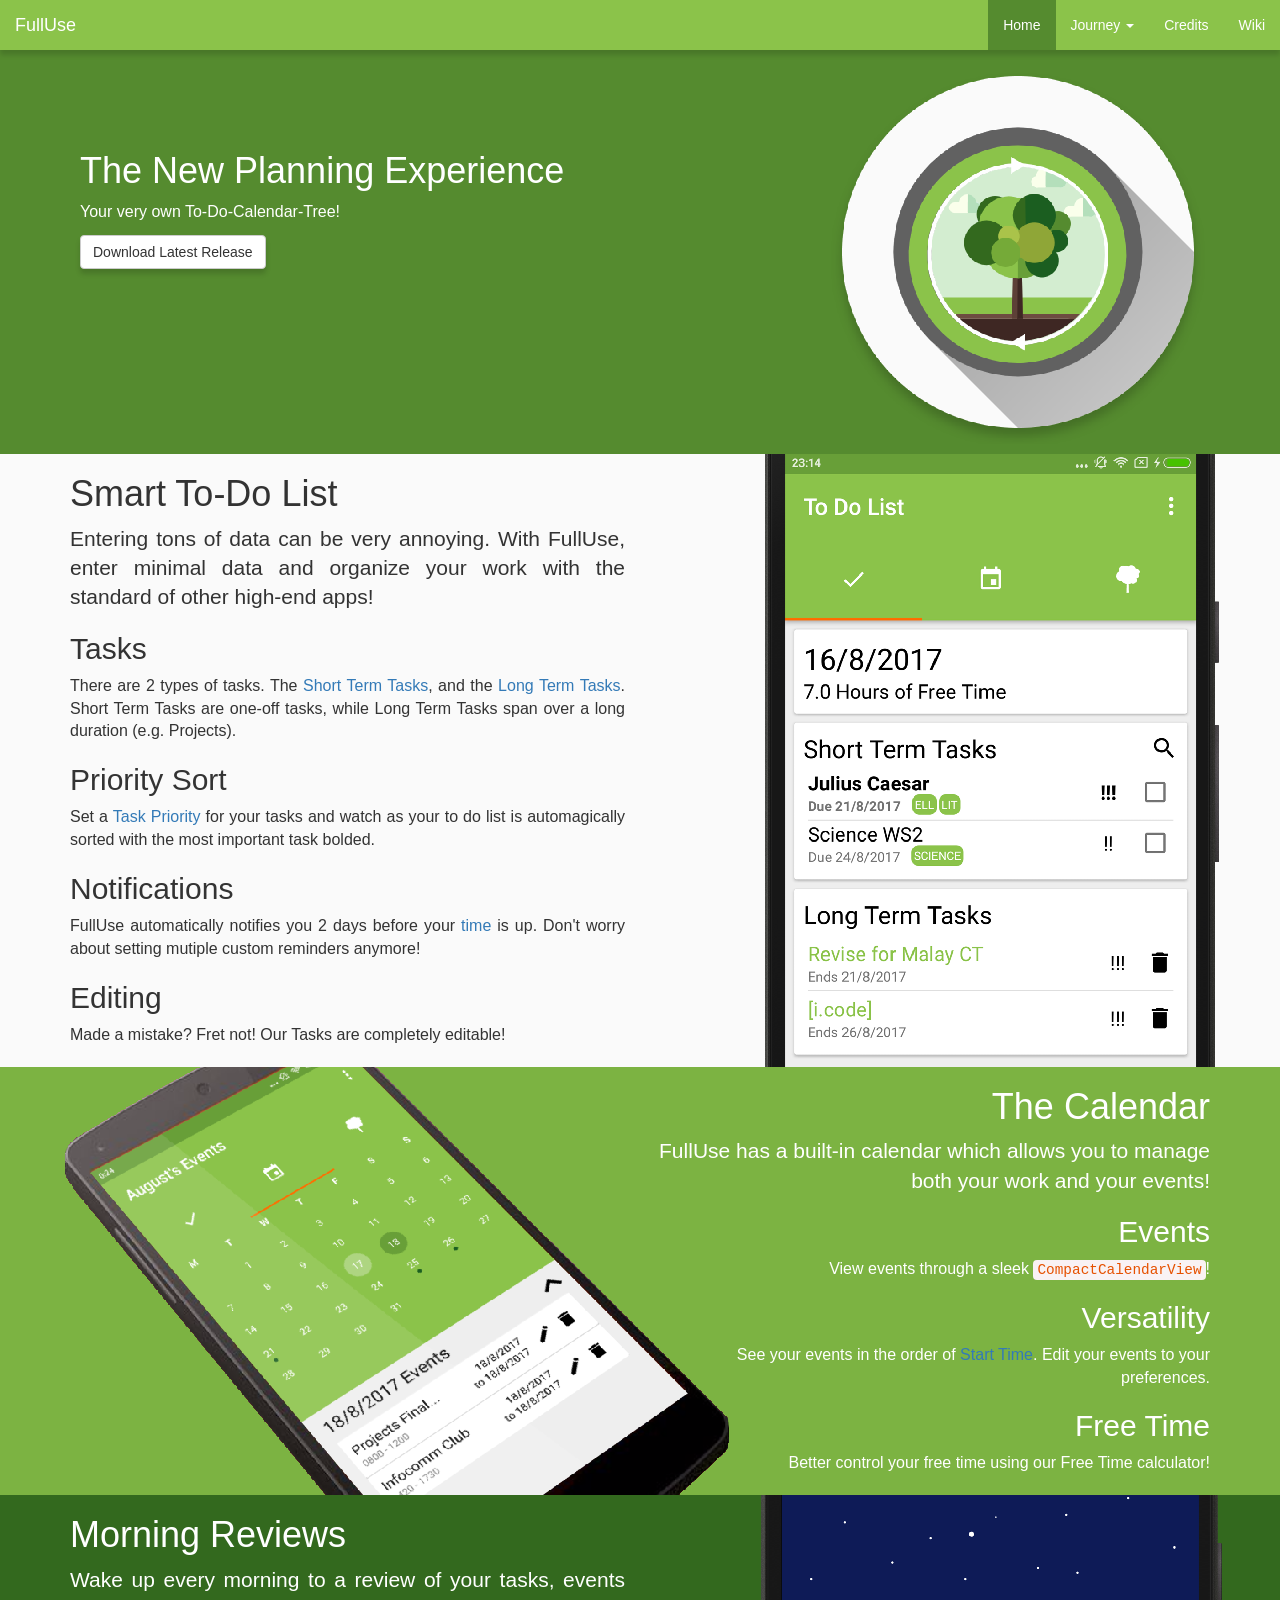
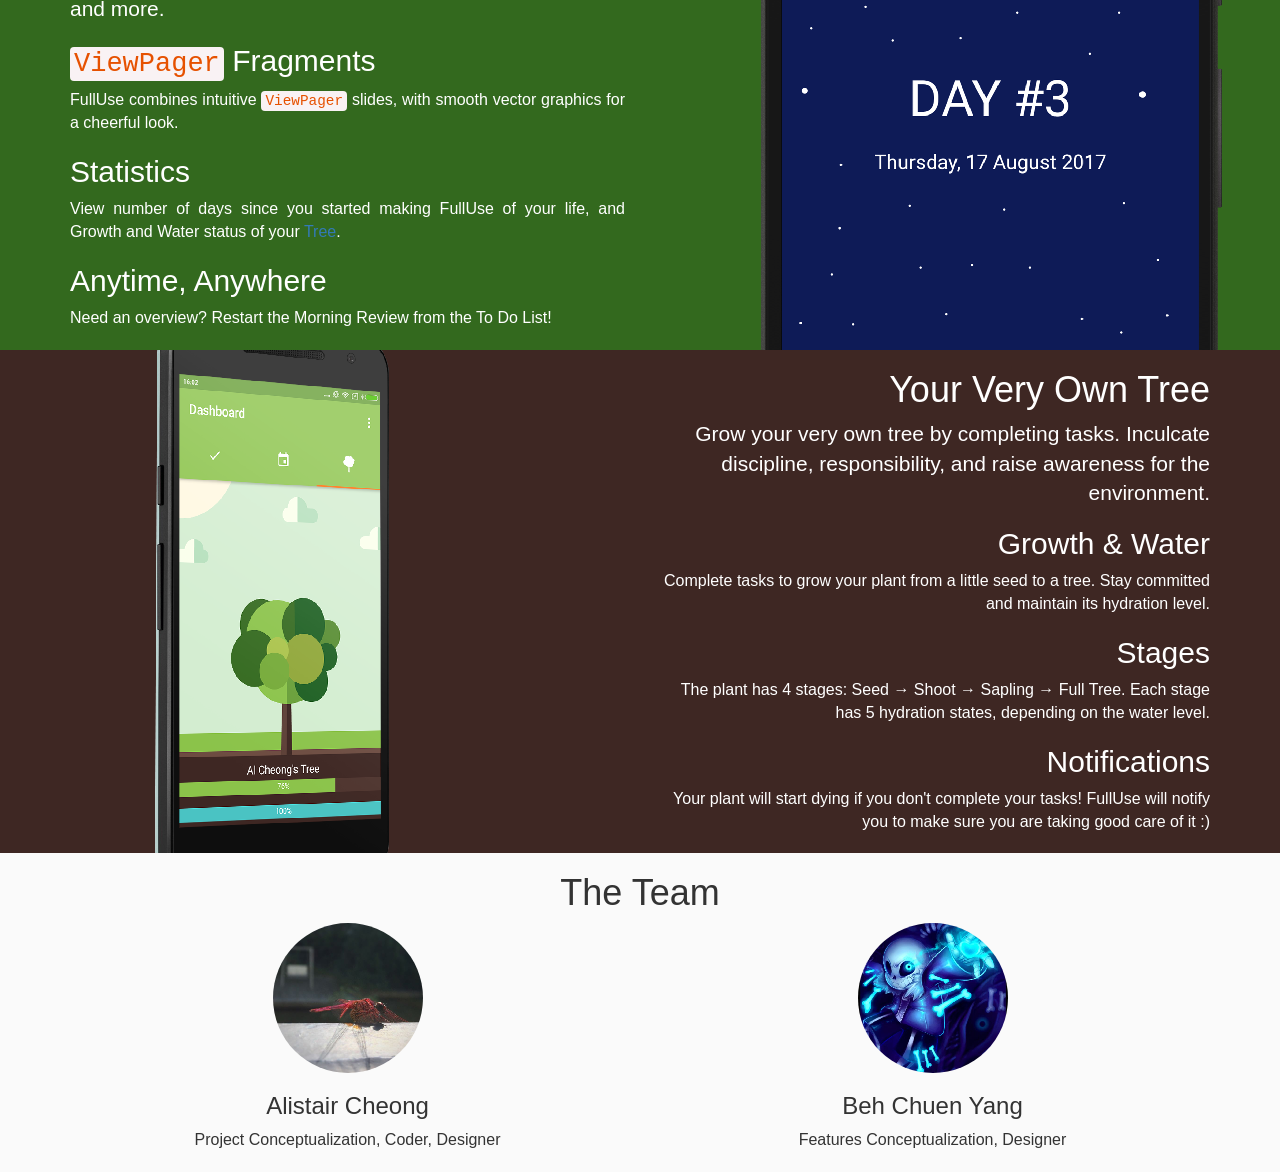
==== commit 67e16089: "Upload source" ====
--- a/index.html
+++ b/index.html
@@ -1,7 +1,7 @@
 <!DOCTYPE html>
 <html lang="en">
 <head>
-	<title>FullUse</title>
+	<title>FullUse | Home</title>
 	<meta charset="utf-8">
 	<meta name="viewport" content="width=device-width, initial-scale=1">
 	<link rel="stylesheet" type="text/css" href="css/main.css">
@@ -9,6 +9,7 @@
 	<link rel="stylesheet" href="css/download-banner.css">
 	<link rel="stylesheet" type="text/css" href="css/parallax.css">
 	<link rel="stylesheet" type="text/css" href="css/navbar.css">
+	<link rel="icon" href="favicon.ico">
 	<script src="https://ajax.googleapis.com/ajax/libs/jquery/3.2.1/jquery.min.js"></script>
 	<script src="https://maxcdn.bootstrapcdn.com/bootstrap/3.3.7/js/bootstrap.min.js"></script>
 </head>
@@ -30,16 +31,12 @@
 	      			<li class="dropdown">
 	      				<a class="dropdown-toggle" data-toggle="dropdown" href="#">Journey <span class="caret"/></a>
 	      				<ul class="dropdown-menu">
-
-				          	<li><a href="journey.html">Changelog</a></li>
-
-				          	<li><a href="#">Changelog</a></li>
-
-				          	<li><a href="#">Gallery</a></li>
-				          	<li><a href="#">Evaluations</a></li>
+				          	<li><a class="dropdown-menu-link" href="changelog.html">Changelog</a></li>
+				          	<li><a class="dropdown-menu-link" href="gallery.html">Gallery</a></li>
+				          	<li><a class="dropdown-menu-link" href="#">Evaluations</a></li>
 	      				</ul>
 	      			</li>
-	      			<li><a href="#">Credits</a></li>
+	      			<li><a href="credits.html">Credits</a></li>
 	      			<li><a href="#">Wiki</a></li>
 				</ul>
 			</div>
@@ -52,7 +49,13 @@
 				<div class="media-body">
 					<h1 class="media-heading">The New Planning Experience</h1>
 					<p>Your very own To-Do-Calendar-Tree!</p>
-					<button type="button" class="btn btn-default">Download Here</button>
+					<button type="button" class="btn btn-default" onclick="download('apk/alpha/v0.0.8 16-8-2017.apk')">Download Latest Release</button>
+					<iframe id="download_iFrame" style="display: none;"></iframe>
+					<script type="text/javascript">
+						function download(url) {
+							document.getElementById("download_iFrame").src = url;
+						}
+					</script>
 				</div>
 				<div class="media-right">
 					<img src="img/ic_launcher.png" class="media-object" style="width: 30vw;"/>
@@ -61,96 +64,101 @@
 		</div>
 	</div>
 	<div class="container-fluid">
-		<div class="container home-section">
-			<div class="page-header">
-				<h1>Smart To-Do List</h1>
-			</div>
-			<p class="lead text-justify">Entering tons of data can be very annoying. With FullUse, enter minimal data and receive a to-do list with the organization standards of other high-end apps!</p>
-			<p class="lead text-justify">It can be inconvenient for users to enter lots of data in productivity applications. With FullUse, enter minimal data and categorize your tasks into  <a href="wiki.html#STT">Short Term Tasks</a> and <a href="wiki.html#LTT">Long Term Tasks</a>.</p>
+		<div class="container home-section absolute-image-row">
+			
+			<h1>Smart To-Do List</h1>
 			<div class="row">
 				<div class="col-xs-12 col-sm-6">
 					<!-- Tasks Information -->
+					<p class="lead text-justify">Entering tons of data can be very annoying. With FullUse, enter minimal data and organize your work with the standard of other high-end apps!</p>
 					<h2>Tasks</h2>
 					<p class="text-justify">There are 2 types of tasks. The <a href="wiki.html#STT">Short Term Tasks</a>, and the <a href="wiki.html#LTT">Long Term Tasks</a>.
-					Short Term Tasks are one-off things. Long Term Tasks span over a duration.</p>
+					Short Term Tasks are one-off tasks, while Long Term Tasks span over a long duration (e.g. Projects).</p>
 					<!-- Priority Sort Brief Information -->
 					<h2>Priority Sort</h2>
-					<p class="text-justify">Set a <a href="wiki.html#PRIORITY">Task Priority</a> for your tasks and watch as your to do list is automagically sorted.</p>
+					<p class="text-justify">Set a <a href="wiki.html#PRIORITY">Task Priority</a> for your tasks and watch as your to do list is automagically sorted with the most important task bolded.</p>
 					<!-- Notification Brief Information -->
 					<h2>Notifications</h2>
-					<p class="text-justify">FullUse automatically notifies you 2 days before your <a href="wiki.html#STTDUEDATE">time</a> is up. Custom reminders are overrated. </p>
+					<p class="text-justify">FullUse automatically notifies you 2 days before your <a href="wiki.html#STTDUEDATE">time</a> is up. Don't worry about setting mutiple custom reminders anymore!</p>
 					<!-- Editing Brief Information -->
 					<h2>Editing</h2>
 					<p class="text-justify">Made a mistake? Fret not! Our Tasks are completely editable!</p>
 				</div>
-				<div class="col-xs-12 col-sm-6 pull-right">
-					<img src="img/tasks.png" style="width: 22.5vw; height:40vw;"/>
-				</div>
-				</div>
+				<img src="mockup/Smart To Do List_nexus5x-portrait.png" class="absolute-image-right" />
 			</div>
 		</div>
 	</div>
 	<div class="container-fluid" style="background-color: #7CB342; color: #FFF;">
-		<div class="container home-section">
-			<div class="page-header page-header-right">
-				<h1>The Calendar</h1>
-			</div>
+		<div class="container home-section absolute-image-row">
+
+			<h1 class="page-header-right">The Calendar</h1>
+			
 			<div class="row">
-				<div class="col-xs-12 col-sm-6">
-					<img src="img/calendar.png" style="width: 22.5vw; height:40vw;"/>
-				</div>
-				<div class="col-xs-12 col-sm-6">
+				<div class="col-xs-12 col-sm-6 pull-right" style="text-align: right;">
+					<p class="lead right">FullUse has a built-in calendar which allows you to manage both your work and your events!</p>
 					<!-- Events Information -->
 					<h2>Events</h2>
-					<p class="text-justify">View events through a sleek <a href="credits.html#CCV"><code>CompactCalendarView</code></a>!</p>
+					<p class="right">View events through a sleek <a href="credits.html#CCV"><code>CompactCalendarView</code></a>!</p>
 					<h2>Versatility</h2>
-					<p class="text-justify">See your events in the order of <a href="wiki.html/#EVENTSTARTTIME">Start Time</a>. Edit your events to your preferences.</p>
+					<p class="right">See your events in the order of <a href="wiki.html/#EVENTSTARTTIME">Start Time</a>. Edit your events to your preferences.</p>
 					<!-- Free Time Brief Information -->
 					<h2>Free Time</h2>
-					<p class="text-justify">Better control your free time using our Free Time calculator!</p>
+					<p class="right">Better control your free time using our Free Time calculator!</p>
 				</div>
+				<img src="mockup/Event Calendar_nexus5x-angle.png" class="absolute-image-left1" />
 			</div>
 		</div>
 	</div>
-	<div class="container-fluid" style="background-color: #FF9800; color: #FFF;">
-		<div class="container home-section">
-			<div class="page-header">
-				<h1>Morning Reviews</h1>
-			</div>
-			<p class="lead text-justify">Wake up every morning to a review of your tasks, events and more.</p>
+	<div class="container-fluid" style="background-color: #33691E; color: #FFF;">
+		<div class="container home-section absolute-image-row">
+			<h1>Morning Reviews</h1>
 			<div class="row">
 				<div class="col-xs-12 col-sm-6">
 					<!-- Events Information -->
+					<p class="lead text-justify">Wake up every morning to a review of your tasks, events and more.</p>
 					<h2><code>ViewPager</code> Fragments</h2>
 					<p class="text-justify">FullUse combines intuitive <code>ViewPager</code> slides, with smooth vector graphics for a cheerful look.</p>
 					<h2>Statistics</h2>
 					<p class="text-justify">View number of days since you started making FullUse of your life, and Growth and Water status of your <a href="wiki.html#TREE">Tree</a>.</p>
 					<!-- Free Time Brief Information -->
 					<h2>Anytime, Anywhere</h2>
-					<p class="text-justify">Need an overview? Restart the Morning Review from the To Do List</p>
+					<p class="text-justify">Need an overview? Restart the Morning Review from the To Do List!</p>
 				</div>
-				<div class="col-xs-12 col-sm-6 pull-right">
-					<img src="img/morning review.png" style="width: 22.5vw; height:40vw;"/>
-				</div>
+				<img src="mockup/Morning Review_nexus5x-portrait.png" class="absolute-image-right morning-review-mockup"/>
 			</div>
 		</div>
 	</div>
 	<div class="container-fluid" style="background-color: #3E2723; color: #FFF;">
-		<div class="container home-section">
-			<div class="page-header page-header-right">
-				<h1>Your Very Own Tree</h1>
-			</div>
-			<p class="lead text-justify p-right">Grow your very own tree by completing tasks. Inculcate discipline, responsibility, and raise awareness for the environment.</p>
+		<div class="container home-section absolute-image-row">
+			<h1 class="page-header-right">Your Very Own Tree</h1>
 			<div class="row">
-				<div class="col-xs-12 col-sm-6"><img src="img/Tree Analysis.png" style="width: 22.5vw; height:40vw;"></div>
-				<div class="col-xs-12 col-sm-6">
+				<div class="col-xs-12 col-sm-6 pull-right" style="text-align: right;">
+					<p class="lead right">Grow your very own tree by completing tasks. Inculcate discipline, responsibility, and raise awareness for the environment.</p>
 					<!-- Events Information -->
 					<h2>Growth &amp; Water</h2>
-					<p class="text-justify">Complete tasks to grow your plant from a little seed to a tree. Stay committed and maintain its hydration level.</p>
+					<p class="right">Complete tasks to grow your plant from a little seed to a tree. Stay committed and maintain its hydration level.</p>
 					<h2>Stages</h2>
-					<p class="text-justify">The plant has 4 stages: Seed &rarr; Shoot &rarr; Sapling &rarr; Full Tree. Each stage has 5 hydration states, depending on the water level.</p>
+					<p class="right">The plant has 4 stages: Seed &rarr; Shoot &rarr; Sapling &rarr; Full Tree. Each stage has 5 hydration states, depending on the water level.</p>
 					<h2>Notifications</h2>
-					<p class="text-justify">Be notified when we are killing your tree! Keep it alive!</p>
+					<p class="right">Your plant will start dying if you don't complete your tasks! FullUse will notify you to make sure you are taking good care of it :)</p>
+				</div>
+				<img src="mockup/Tree_nexus5x-slant.png" class="absolute-image-left2">
+			</div>
+		</div>
+	</div>
+	<div class="container-fluid">
+		<div class="container home-section" style="text-align: center;">
+			<h1>The Team</h1>
+			<div class="row">
+				<div class="col-xs-12 col-sm-6">
+					<img src="img/alistair.png" class="img-responsive img-circle img-team" width="150" height="150">
+					<h3>Alistair Cheong</h3>
+					<p>Project Conceptualization, Coder, Designer</p>
+				</div>
+				<div class="col-xs-12 col-sm-6">
+					<img src="img/bcy.png" class="img-responsive img-circle img-team" width="150" height="150">
+					<h3>Beh Chuen Yang</h3>
+					<p>Features Conceptualization, Designer</p>
 				</div>
 			</div>
 		</div>
--- a/css/main.css
+++ b/css/main.css
@@ -19,20 +19,21 @@
 }
 
 code {
-<<<<<<< HEAD
+
 	color: #000000 !important;
 	text-decoration-color: #000000 !important;
 }
 
-a{
+a {
 	color:white;
 }
-=======
+
+code {
 	color: #E65100 !important;
 	text-decoration-color: #E65100 !important;
 }
 
->>>>>>> origin/master
+
 .page-header-right {
 	text-align: right;
 }
@@ -45,5 +46,110 @@
 	padding-bottom: 10px;
 }
 
+img.img-team {
+	display: block;
+	margin: auto;
+}
+
+
+@media screen and (min-width: 1000px) {
+	.absolute-image-right {
+		position: absolute;
+	    right: 0;
+	    top: -100px;
+	    max-width: 40%;	
+	}
+	.absolute-image-left1 {
+		position: absolute;
+		display: block;
+		left: 0px;
+		margin: 0;
+		max-width: 60%;
+		top: -70px;
+		z-index: 0;
+	}
+	.morning-review-mockup {
+		top: -200px;
+	}
+	.absolute-image-left2 {
+		position: absolute;
+		display: block;
+		left: 100px;
+		margin: 0;
+		max-width: 20%;
+		top: -30px;
+		z-index: 0;
+	}
+	.right {
+		text-align: right;
+	}
+}
+
+@media screen and (min-width: 768px) and (max-width: 999px) {
+	.absolute-image-right {
+		position: absolute;
+	    right: 0;
+	    top: 20px;
+	    max-width: 30%;	
+	    margin: auto;
+	}
+	.absolute-image-left1 {
+		position: absolute;
+		display: block;
+		left: -10px;
+		top: -5px;
+		margin: 0;
+		max-width: 60%;
+		z-index: 0;
+	}
+	.absolute-image-left2 {
+		position: absolute;
+		display: block;
+		left: -10px;
+		top: -5px;
+		margin: 0;
+		max-width: 30%;
+		z-index: 0;
+	}
+	.right {
+		text-align: right;
+	}
+}
+
+.absolute-image-row {
+	position: relative; overflow: hidden;
+}
+
+@media screen and (max-width: 767px) {
+	.absolute-image-right {
+		display: block;
+		margin: auto;
+		margin-top: 40px;
+		margin-bottom: -150px;
+		max-width: 40%;
+		text-align: center;
+	}
+
+	.absolute-image-left1 {
+		display: block;
+		margin: auto;
+		max-width: 50%;
+		text-align: center;
+	}
+	.absolute-image-left2 {
+		display: block;
+		margin: auto;
+		max-width: 50%;
+		text-align: center;
+	}
+	.page-header-right, .right, h2 {
+		text-align: justify;
+	}
+}
+
+
+
+
+
 
 	
--- a/css/download-banner.css
+++ b/css/download-banner.css
@@ -1,4 +1,121 @@
-<<<<<<< HEAD
+
+/*Download Banner*/
+
+.download-banner {
+	position: relative;
+	margin-top: 50px;
+	background-color: #558B2F;
+	color: #FFF !important;
+}
+
+.media {
+	padding-top: 10px !important;
+	padding-bottom: 10px !important;
+}
+
+.media-heading {
+	position: absolute;
+	top: 30%;
+	transform: translateY(-50%);
+}
+
+.media-body p {
+	position: absolute;
+	top: 40%;
+	transform: translateY(-50%);
+} 
+
+.media-body button {
+	position: absolute;
+	top: 50%;
+	transform: translateY(-50%);
+
+	transition: 0.3s ease;
+	box-shadow: 0px 5px 5px rgba(0,0,0,0.15);
+}
+
+.media-body button:hover {
+	background-color: rgb(230,230,230);
+	box-shadow: 0px 10px 10px rgba(0,0,0,0.15);
+}
+
+.media-body {
+	padding: 10px !important;
+}
+
+@media screen and (max-width: 966px) {
+	.media-heading {
+		font-size: 26px;
+	}
+}
+
+@media screen and (max-width: 720px) {
+	.download-banner .container {
+		padding-top: 25px !important;
+	}
+
+	.media, .media-body {
+		overflow: visible !important;
+	}
+
+	.media-heading {
+		position: static;
+		font-size: 21px;
+	}
+
+	.media-body p {
+		padding-top: 10px;
+		position: static;
+	} 
+
+	.media-body button {
+		position: static;
+		transition: 0.3s ease;
+		box-shadow: 0px 5px 5px rgba(0,0,0,0.15);
+	}
+
+	.media-body button:hover {
+		background-color: rgb(230,230,230);
+		box-shadow: 0px 10px 10px rgba(0,0,0,0.15);
+	}
+}
+
+@media screen and (max-width: 600px) {
+	.media-right img {
+		display: none;
+	}
+}
+
+@media screen and (max-width: 414px) {
+
+	.download-banner .container {
+		padding-top: 20px !important;
+	}
+
+	.media, .media-body {
+		overflow: visible !important;
+	}
+
+	.media-heading {
+		position: static;
+		font-size: 21px;
+	}
+
+	.media-body p {
+		padding-top: 10px;
+		position: static;
+	} 
+
+	.media-body button {
+		position: static;
+		transition: 0.3s ease;
+		box-shadow: 0px 5px 5px rgba(0,0,0,0.15);
+	}
+
+	.media-body button:hover {
+		background-color: rgb(230,230,230);
+		box-shadow: 0px 10px 10px rgba(0,0,0,0.15);
+	}
 /*Download Banner*/
 
 .download-banner {
@@ -117,126 +234,5 @@
 		background-color: rgb(230,230,230);
 		box-shadow: 0px 10px 10px rgba(0,0,0,0.15);
 	}
-
-=======
-/*Download Banner*/
-
-.download-banner {
-	height: 100;
-	position: relative;
-	margin-top: 50px;
-	background-color: #558B2F;
-	color: #FFF !important;
-}
-
-.media {
-	padding-top: 10px !important;
-	padding-bottom: 10px !important;
-}
-
-.media-heading {
-	position: absolute;
-	top: 30%;
-	transform: translateY(-50%);
-}
-
-.media-body p {
-	position: absolute;
-	top: 40%;
-	transform: translateY(-50%);
-} 
-
-.media-body button {
-	position: absolute;
-	top: 50%;
-	transform: translateY(-50%);
-
-	transition: 0.3s ease;
-	box-shadow: 0px 5px 5px rgba(0,0,0,0.15);
-}
-
-.media-body button:hover {
-	background-color: rgb(230,230,230);
-	box-shadow: 0px 10px 10px rgba(0,0,0,0.15);
-}
-
-.media-body {
-	padding: 10px !important;
-}
-
-@media screen and (max-width: 966px) {
-	.media-heading {
-		font-size: 26px;
-	}
-}
-
-@media screen and (max-width: 720px) {
-	.download-banner .container {
-		padding-top: 25px !important;
-	}
-
-	.media, .media-body {
-		overflow: visible !important;
-	}
-
-	.media-heading {
-		position: static;
-		font-size: 21px;
-	}
-
-	.media-body p {
-		padding-top: 10px;
-		position: static;
-	} 
-
-	.media-body button {
-		position: static;
-		transition: 0.3s ease;
-		box-shadow: 0px 5px 5px rgba(0,0,0,0.15);
-	}
-
-	.media-body button:hover {
-		background-color: rgb(230,230,230);
-		box-shadow: 0px 10px 10px rgba(0,0,0,0.15);
-	}
-}
-
-@media screen and (max-width: 600px) {
-	.media-right img {
-		display: none;
-	}
-}
-
-@media screen and (max-width: 414px) {
-
-	.download-banner .container {
-		padding-top: 20px !important;
-	}
-
-	.media, .media-body {
-		overflow: visible !important;
-	}
-
-	.media-heading {
-		position: static;
-		font-size: 21px;
-	}
-
-	.media-body p {
-		padding-top: 10px;
-		position: static;
-	} 
-
-	.media-body button {
-		position: static;
-		transition: 0.3s ease;
-		box-shadow: 0px 5px 5px rgba(0,0,0,0.15);
-	}
-
-	.media-body button:hover {
-		background-color: rgb(230,230,230);
-		box-shadow: 0px 10px 10px rgba(0,0,0,0.15);
-	}
-
->>>>>>> origin/master
-}+}
+
--- a/css/navbar.css
+++ b/css/navbar.css
@@ -1,4 +1,3 @@
-<<<<<<< HEAD
 /*Navigation Bar*/
 
 nav {
@@ -27,9 +26,7 @@
 	}
 }
 
-
-
-ul.nav li.active a {
+ul.nav li.active a:not(.dropdown-menu-link) {
 	background-color: #558B2F !important;
 }
 
@@ -48,55 +45,4 @@
 
 .navbar-nav>.open>a:hover, .navbar-inverse .navbar-nav>.open>a{
 	background-color: #558B2F !important;
-=======
-/*Navigation Bar*/
-
-nav {
-	border-radius: 0px !important;
-	box-shadow: 0px 5px 5px rgba(0,0,0,0.15);
-	margin-bottom: 0px !important;
-	border: none !important;
-	z-index: 3;
-	background-color: #8BC34A !important;
-}
-
-
-ul.nav li a {
-	color: #FFF !important;
-}
-
-@media screen and (max-width: 750px) {
-	ul.dropdown-menu li a {
-		color: #FFF !important;
-	}
-}
-
-@media screen and (min-width: 751px) {
-	ul.dropdown-menu li a {
-		color: #212121 !important;
-	}
-}
-
-
-
-ul.nav li.active a {
-	background-color: #558B2F !important;
-}
-
-.navbar-header a.navbar-brand {
-	color: #FFF !important;
-}
-
-.navbar-inverse .navbar-toggle {
-	background-color: #558B2F !important;
-	border-color: #558B2F !important;
-}
-
-.navbar-inverse .navbar-collapse, .navbar-form {
-	border-color: #558B2F !important;
-}
-
-.navbar-nav>.open>a:hover, .navbar-inverse .navbar-nav>.open>a{
-	background-color: #558B2F !important;
->>>>>>> origin/master
 }
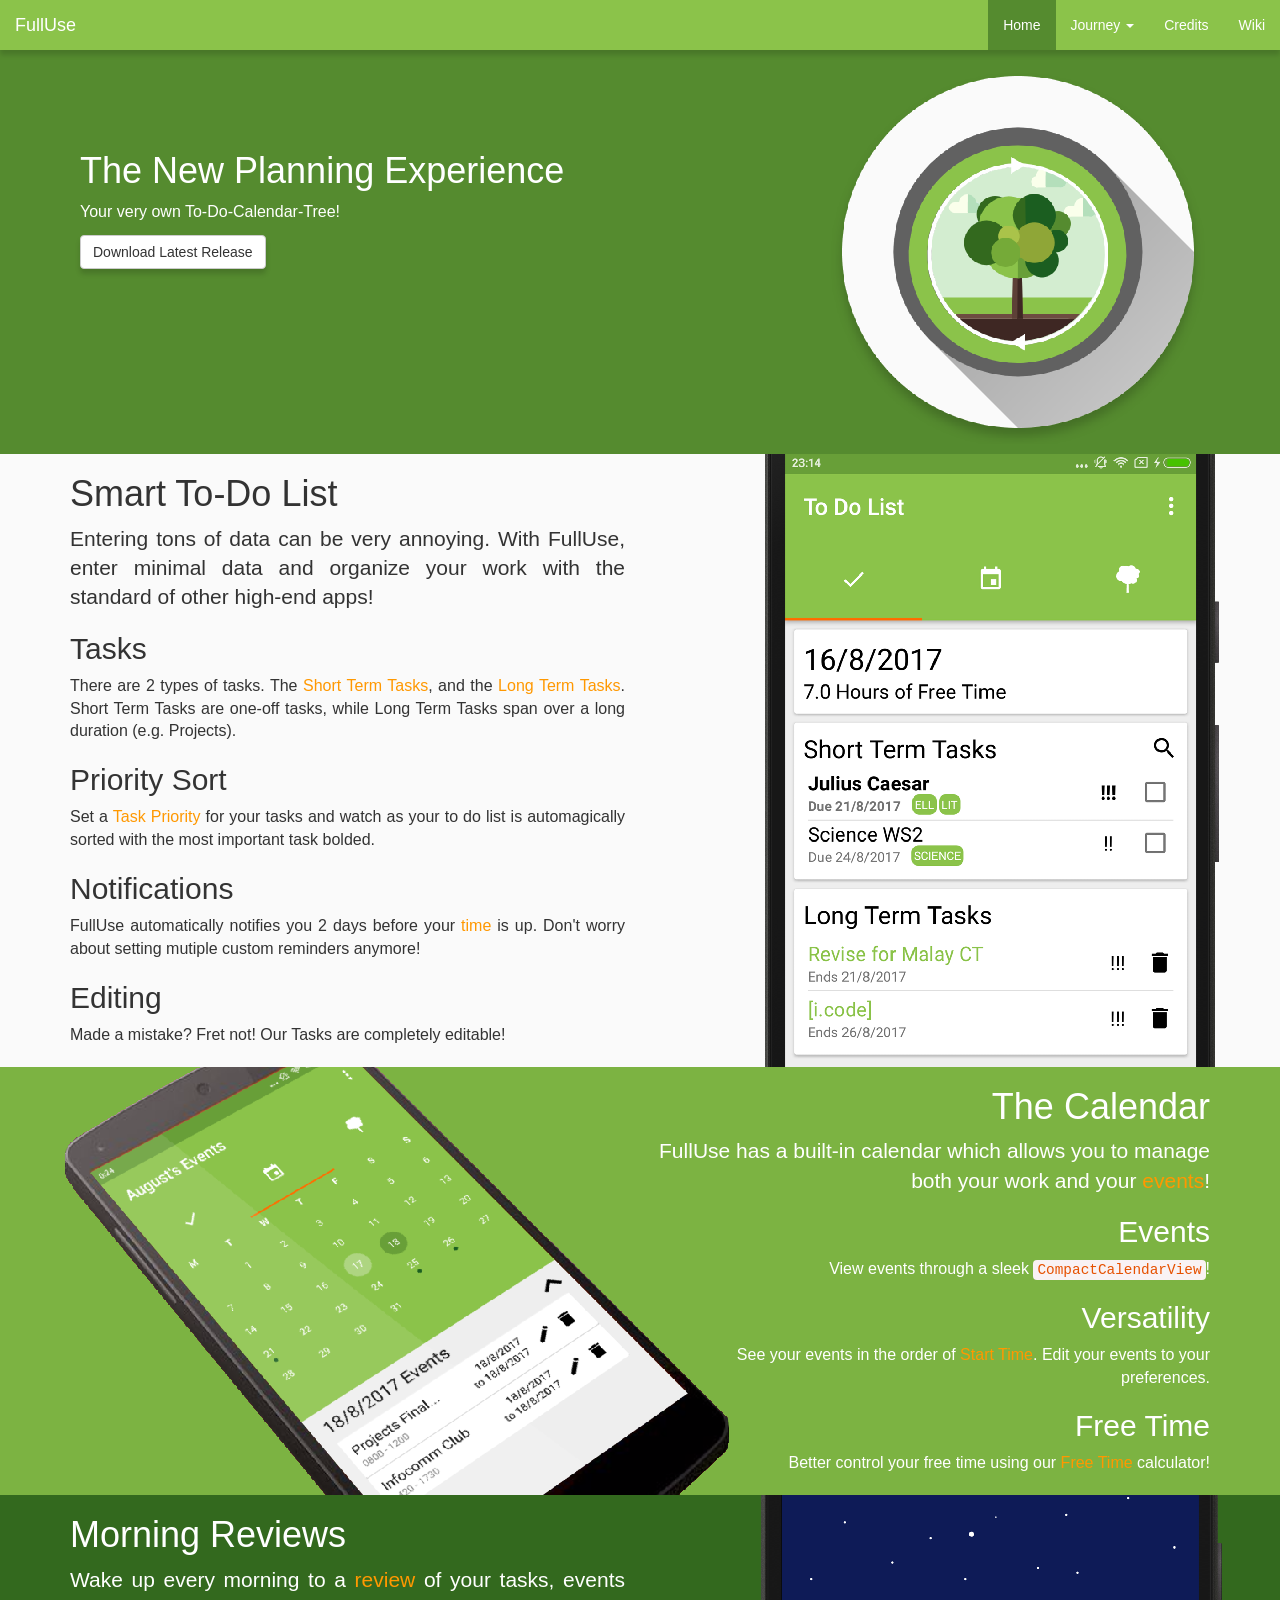
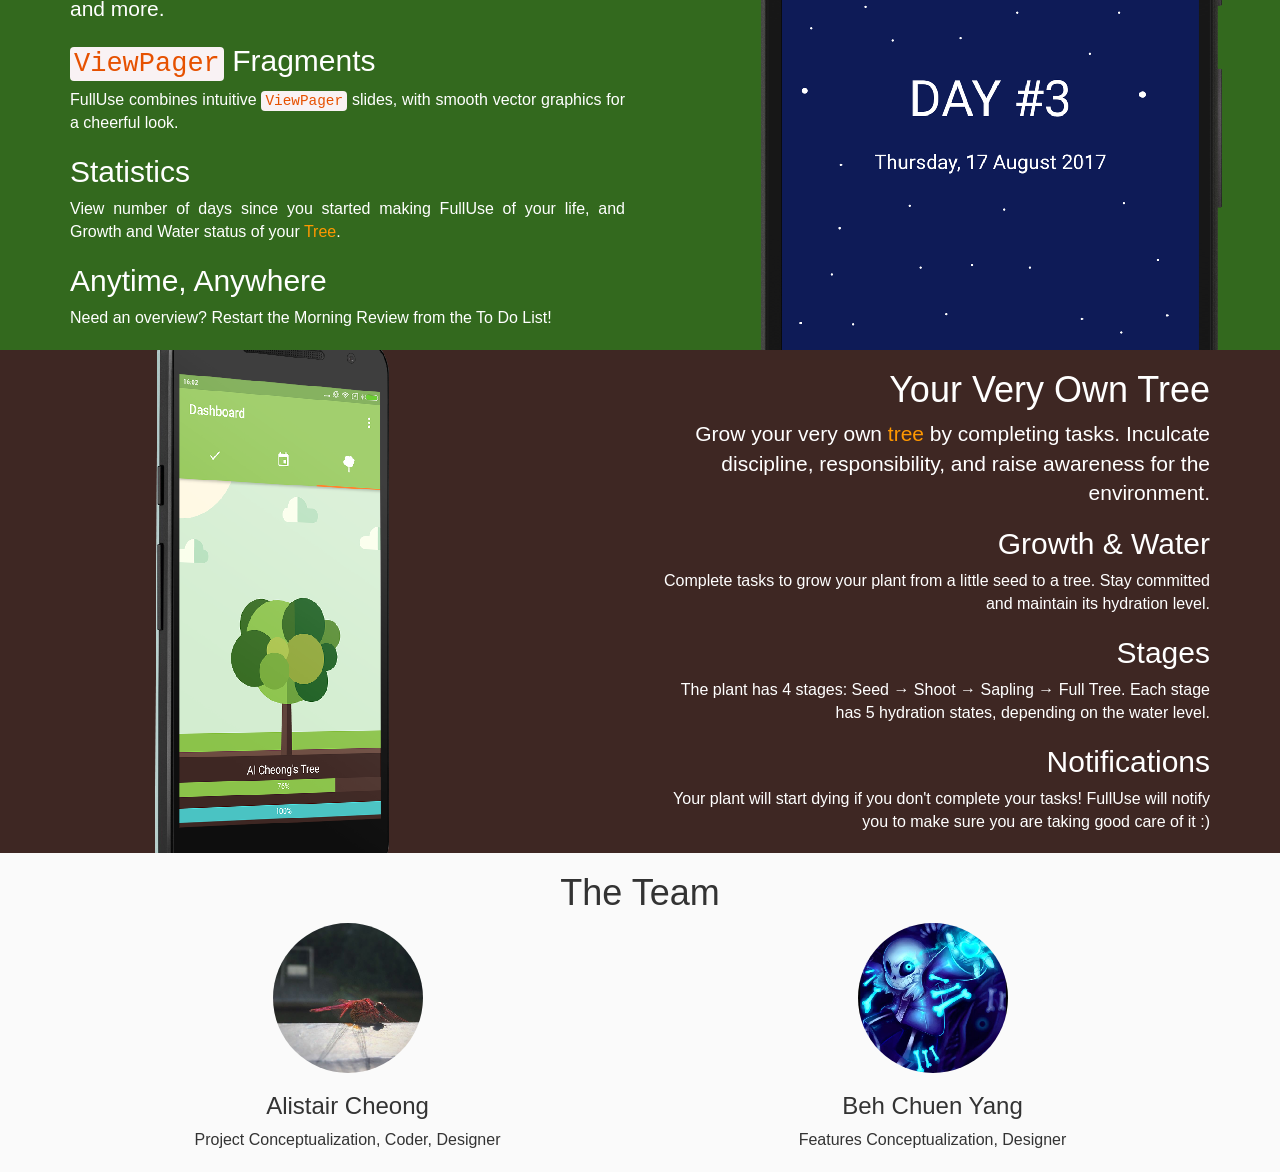
==== commit 0ae1ea42: "Wiki.html upload" ====
--- a/index.html
+++ b/index.html
@@ -33,11 +33,11 @@
 	      				<ul class="dropdown-menu">
 				          	<li><a class="dropdown-menu-link" href="changelog.html">Changelog</a></li>
 				          	<li><a class="dropdown-menu-link" href="gallery.html">Gallery</a></li>
-				          	<li><a class="dropdown-menu-link" href="#">Evaluations</a></li>
+				          	<li><a class="dropdown-menu-link" href="#">Future Developments</a></li>
 	      				</ul>
 	      			</li>
 	      			<li><a href="credits.html">Credits</a></li>
-	      			<li><a href="#">Wiki</a></li>
+	      			<li><a href="wiki.html">Wiki</a></li>
 				</ul>
 			</div>
 		</div>
@@ -49,7 +49,7 @@
 				<div class="media-body">
 					<h1 class="media-heading">The New Planning Experience</h1>
 					<p>Your very own To-Do-Calendar-Tree!</p>
-					<button type="button" class="btn btn-default" onclick="download('apk/alpha/v0.0.8 16-8-2017.apk')">Download Latest Release</button>
+					<button type="button" class="btn btn-default" onclick="download('apk/alpha/v0.0.9 17-8-2017.apk')">Download Latest Release</button>
 					<iframe id="download_iFrame" style="display: none;"></iframe>
 					<script type="text/javascript">
 						function download(url) {
@@ -72,14 +72,14 @@
 					<!-- Tasks Information -->
 					<p class="lead text-justify">Entering tons of data can be very annoying. With FullUse, enter minimal data and organize your work with the standard of other high-end apps!</p>
 					<h2>Tasks</h2>
-					<p class="text-justify">There are 2 types of tasks. The <a href="wiki.html#STT">Short Term Tasks</a>, and the <a href="wiki.html#LTT">Long Term Tasks</a>.
+					<p class="text-justify">There are 2 types of tasks. The <a href="wiki.html#STTHEADER">Short Term Tasks</a>, and the <a href="wiki.html#LTTHEADER">Long Term Tasks</a>.
 					Short Term Tasks are one-off tasks, while Long Term Tasks span over a long duration (e.g. Projects).</p>
 					<!-- Priority Sort Brief Information -->
 					<h2>Priority Sort</h2>
-					<p class="text-justify">Set a <a href="wiki.html#PRIORITY">Task Priority</a> for your tasks and watch as your to do list is automagically sorted with the most important task bolded.</p>
+					<p class="text-justify">Set a <a href="wiki.html#STTTASKPRIORITY">Task Priority</a> for your tasks and watch as your to do list is automagically sorted with the most important task bolded.</p>
 					<!-- Notification Brief Information -->
 					<h2>Notifications</h2>
-					<p class="text-justify">FullUse automatically notifies you 2 days before your <a href="wiki.html#STTDUEDATE">time</a> is up. Don't worry about setting mutiple custom reminders anymore!</p>
+					<p class="text-justify">FullUse automatically notifies you 2 days before your <a href="wiki.html#STTTASKDUEDATE">time</a> is up. Don't worry about setting mutiple custom reminders anymore!</p>
 					<!-- Editing Brief Information -->
 					<h2>Editing</h2>
 					<p class="text-justify">Made a mistake? Fret not! Our Tasks are completely editable!</p>
@@ -95,15 +95,15 @@
 			
 			<div class="row">
 				<div class="col-xs-12 col-sm-6 pull-right" style="text-align: right;">
-					<p class="lead right">FullUse has a built-in calendar which allows you to manage both your work and your events!</p>
+					<p class="lead right">FullUse has a built-in calendar which allows you to manage both your work and your <a href="wiki.html#EVENTSHEADER">events</a>!</p>
 					<!-- Events Information -->
 					<h2>Events</h2>
-					<p class="right">View events through a sleek <a href="credits.html#CCV"><code>CompactCalendarView</code></a>!</p>
+					<p class="right">View events through a sleek <code>CompactCalendarView</code>!</p>
 					<h2>Versatility</h2>
-					<p class="right">See your events in the order of <a href="wiki.html/#EVENTSTARTTIME">Start Time</a>. Edit your events to your preferences.</p>
+					<p class="right">See your events in the order of <a href="wiki.html#EVENTTIMERANGE">Start Time</a>. Edit your events to your preferences.</p>
 					<!-- Free Time Brief Information -->
 					<h2>Free Time</h2>
-					<p class="right">Better control your free time using our Free Time calculator!</p>
+					<p class="right">Better control your free time using our <a href="wiki.html#FREETIMEHEADING">Free Time</a> calculator!</p>
 				</div>
 				<img src="mockup/Event Calendar_nexus5x-angle.png" class="absolute-image-left1" />
 			</div>
@@ -115,7 +115,7 @@
 			<div class="row">
 				<div class="col-xs-12 col-sm-6">
 					<!-- Events Information -->
-					<p class="lead text-justify">Wake up every morning to a review of your tasks, events and more.</p>
+					<p class="lead text-justify">Wake up every morning to a <a href="wiki.html#MORNINGREVIEWHEADER">review</a> of your tasks, events and more.</p>
 					<h2><code>ViewPager</code> Fragments</h2>
 					<p class="text-justify">FullUse combines intuitive <code>ViewPager</code> slides, with smooth vector graphics for a cheerful look.</p>
 					<h2>Statistics</h2>
@@ -133,7 +133,7 @@
 			<h1 class="page-header-right">Your Very Own Tree</h1>
 			<div class="row">
 				<div class="col-xs-12 col-sm-6 pull-right" style="text-align: right;">
-					<p class="lead right">Grow your very own tree by completing tasks. Inculcate discipline, responsibility, and raise awareness for the environment.</p>
+					<p class="lead right">Grow your very own <a href="wiki.html#TREE">tree</a> by completing tasks. Inculcate discipline, responsibility, and raise awareness for the environment.</p>
 					<!-- Events Information -->
 					<h2>Growth &amp; Water</h2>
 					<p class="right">Complete tasks to grow your plant from a little seed to a tree. Stay committed and maintain its hydration level.</p>
--- a/css/main.css
+++ b/css/main.css
@@ -18,14 +18,8 @@
 	font-size: 16px;
 }
 
-code {
-
-	color: #000000 !important;
-	text-decoration-color: #000000 !important;
-}
-
 a {
-	color:white;
+	color: #FF9800 !important;
 }
 
 code {
